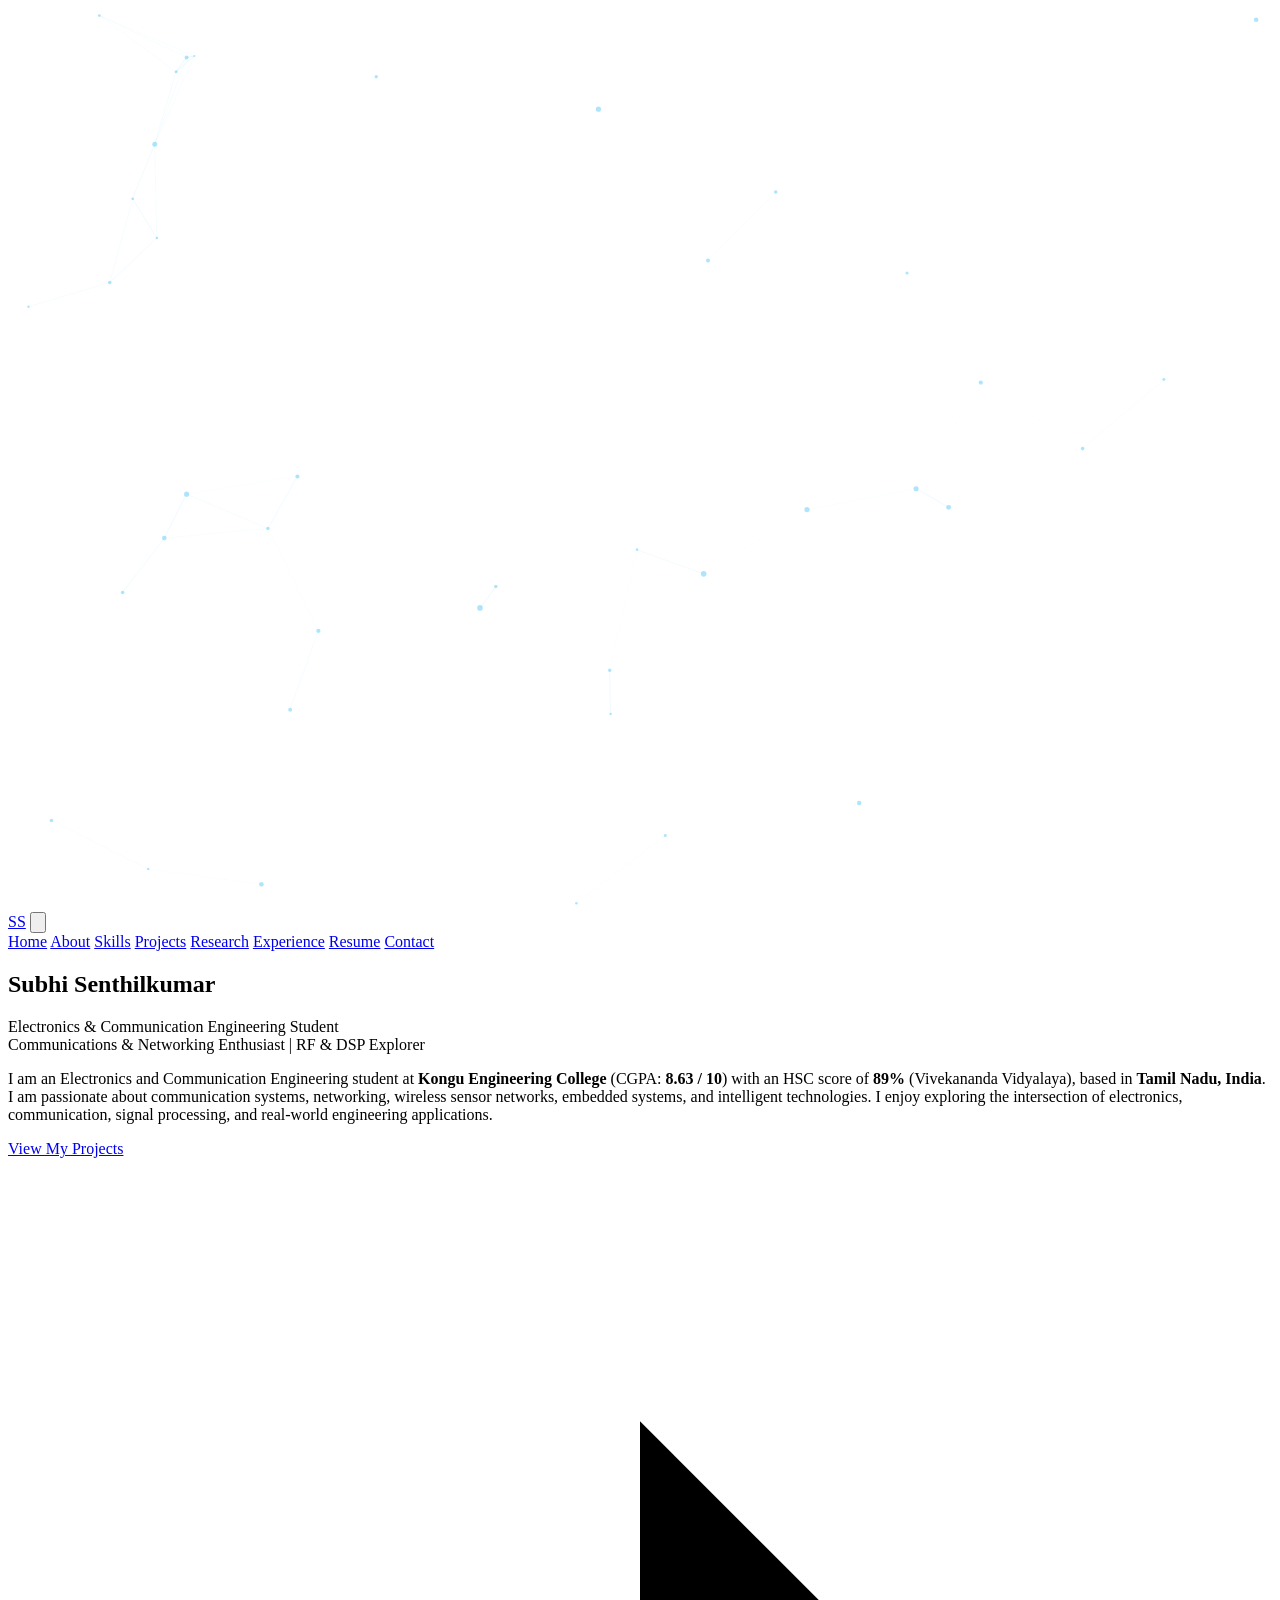
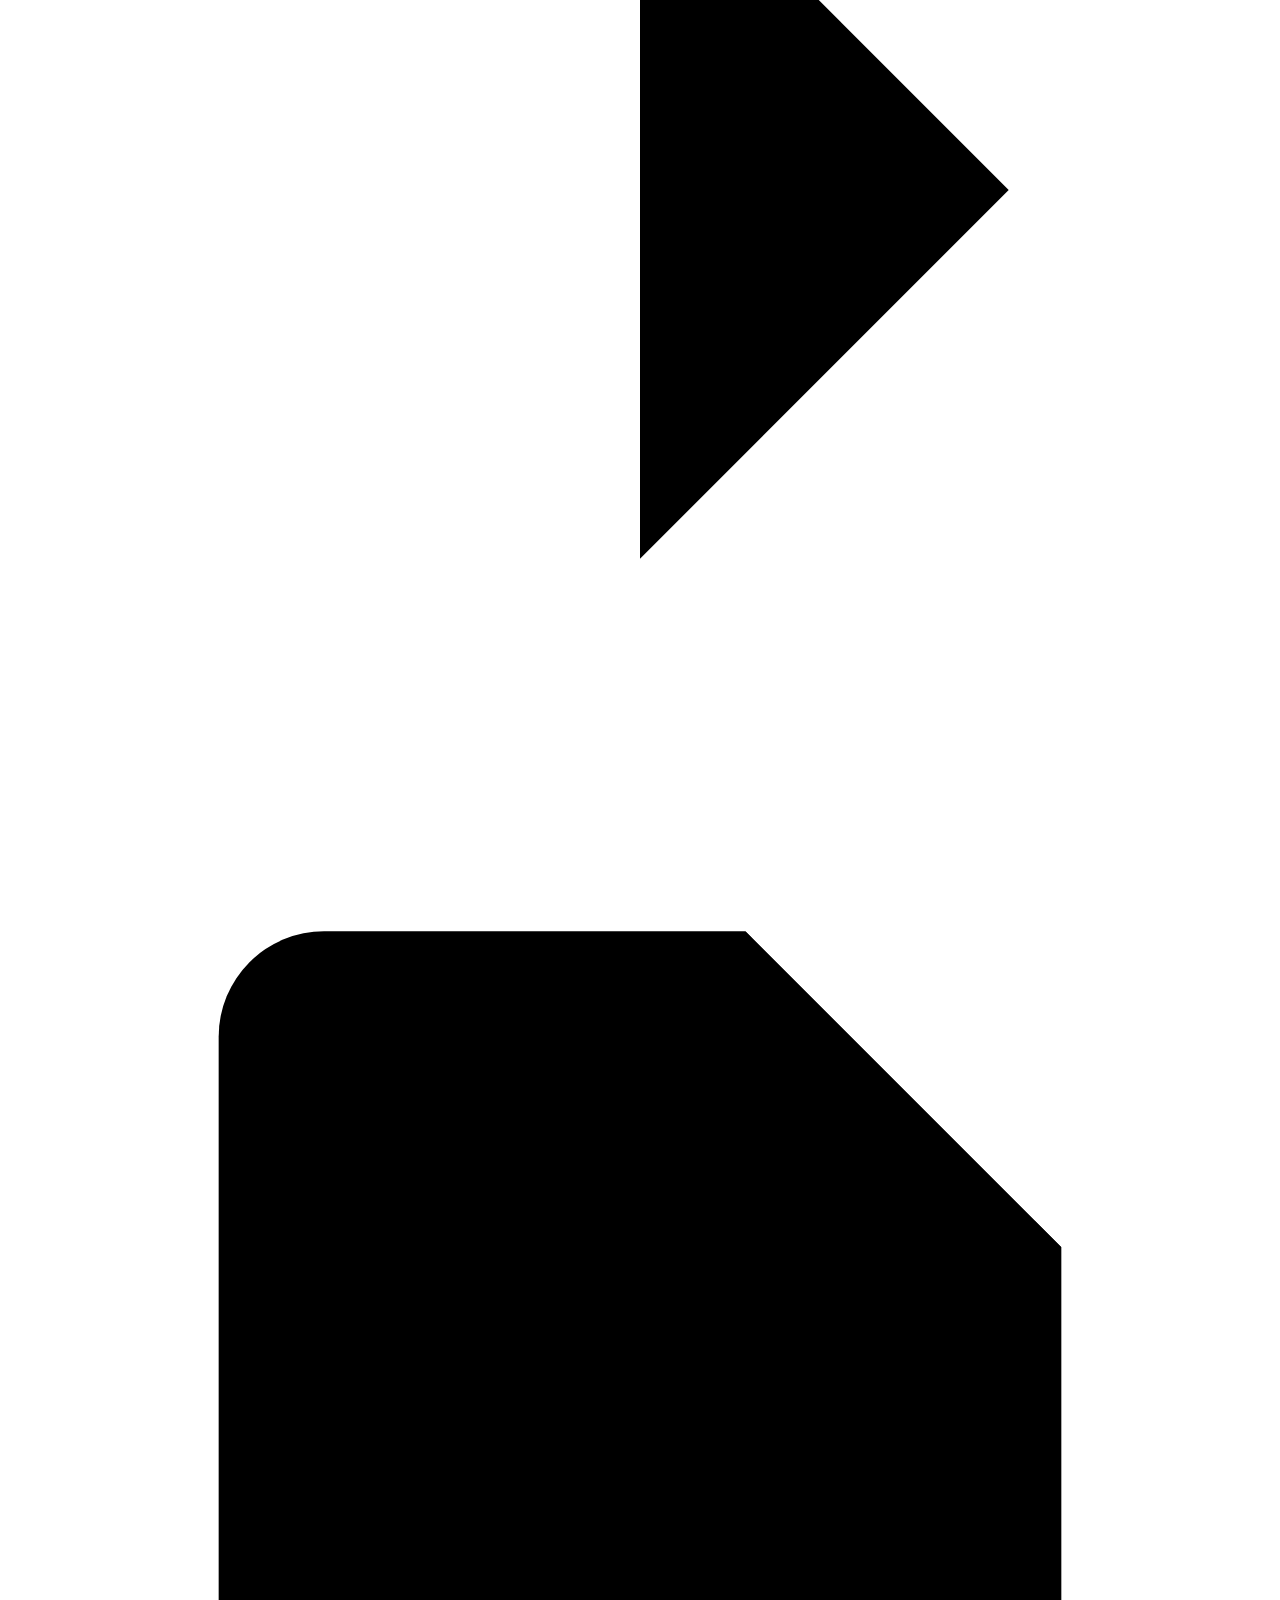
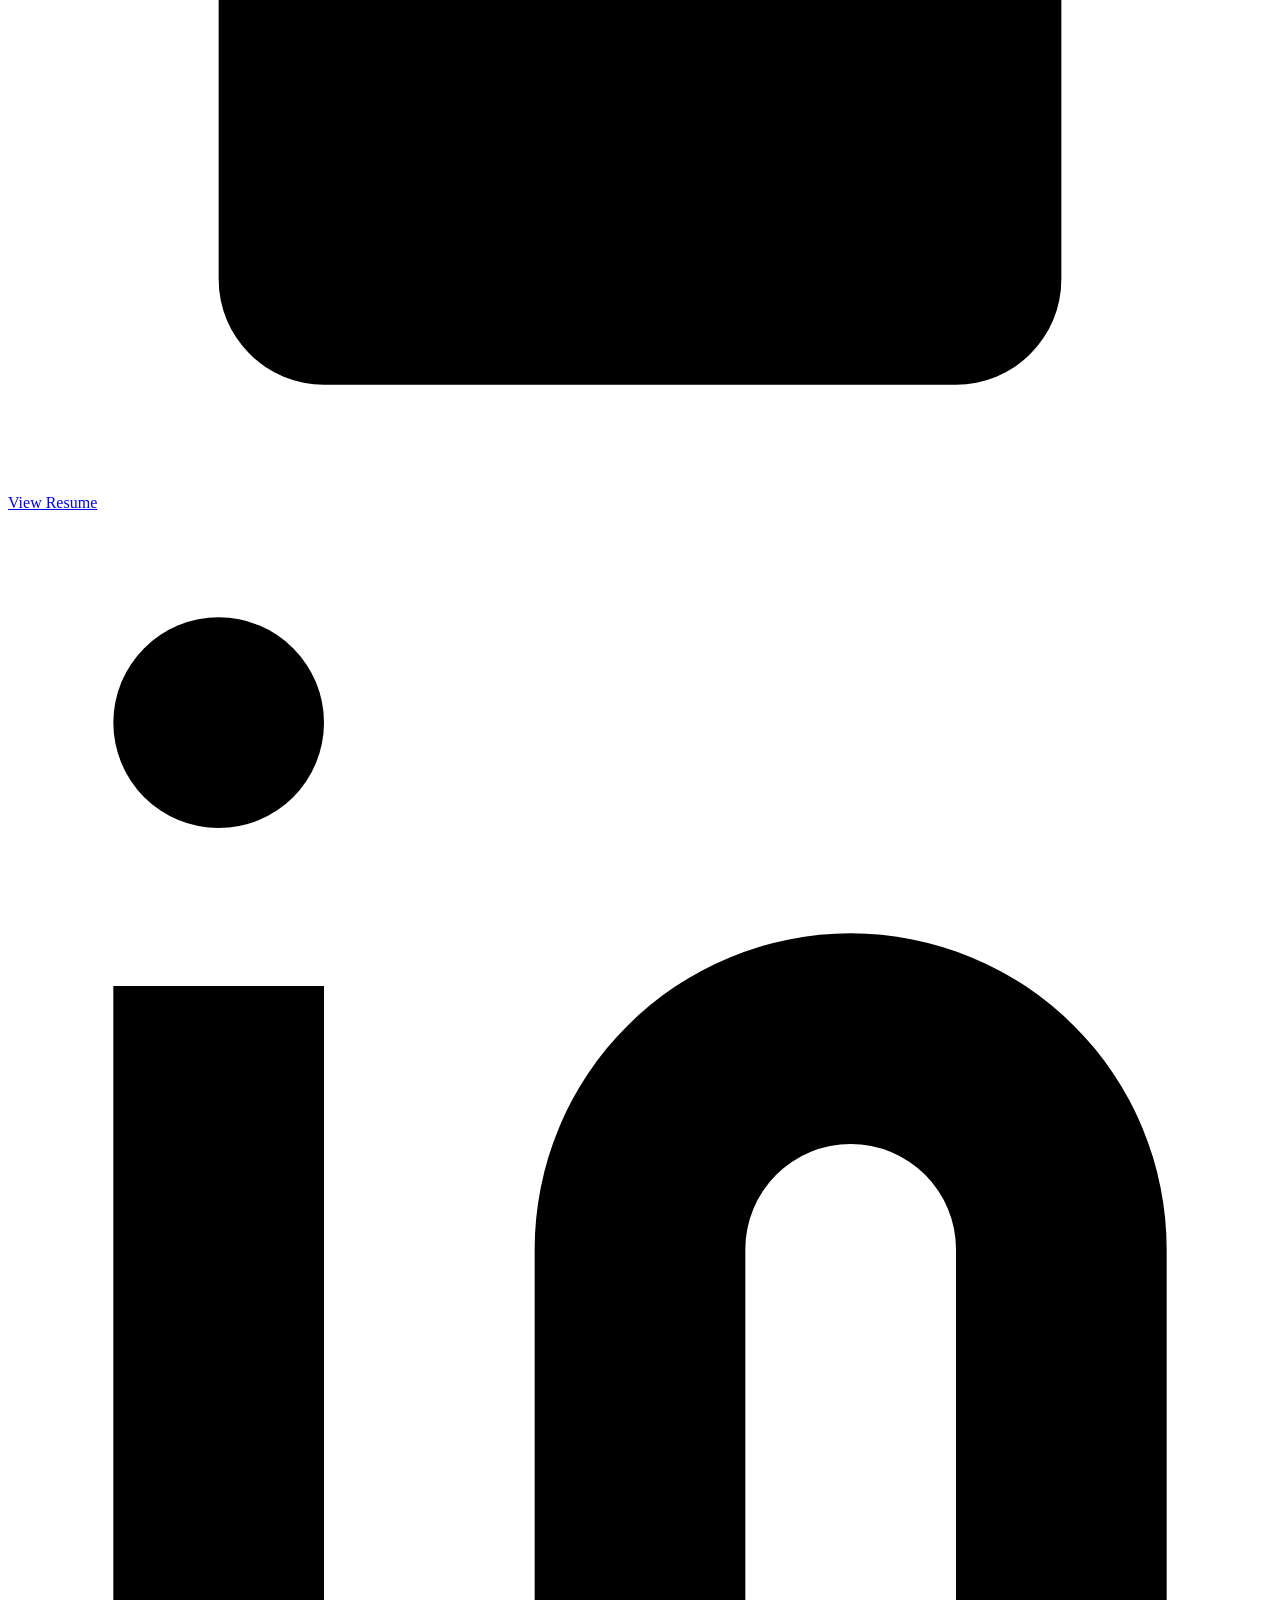
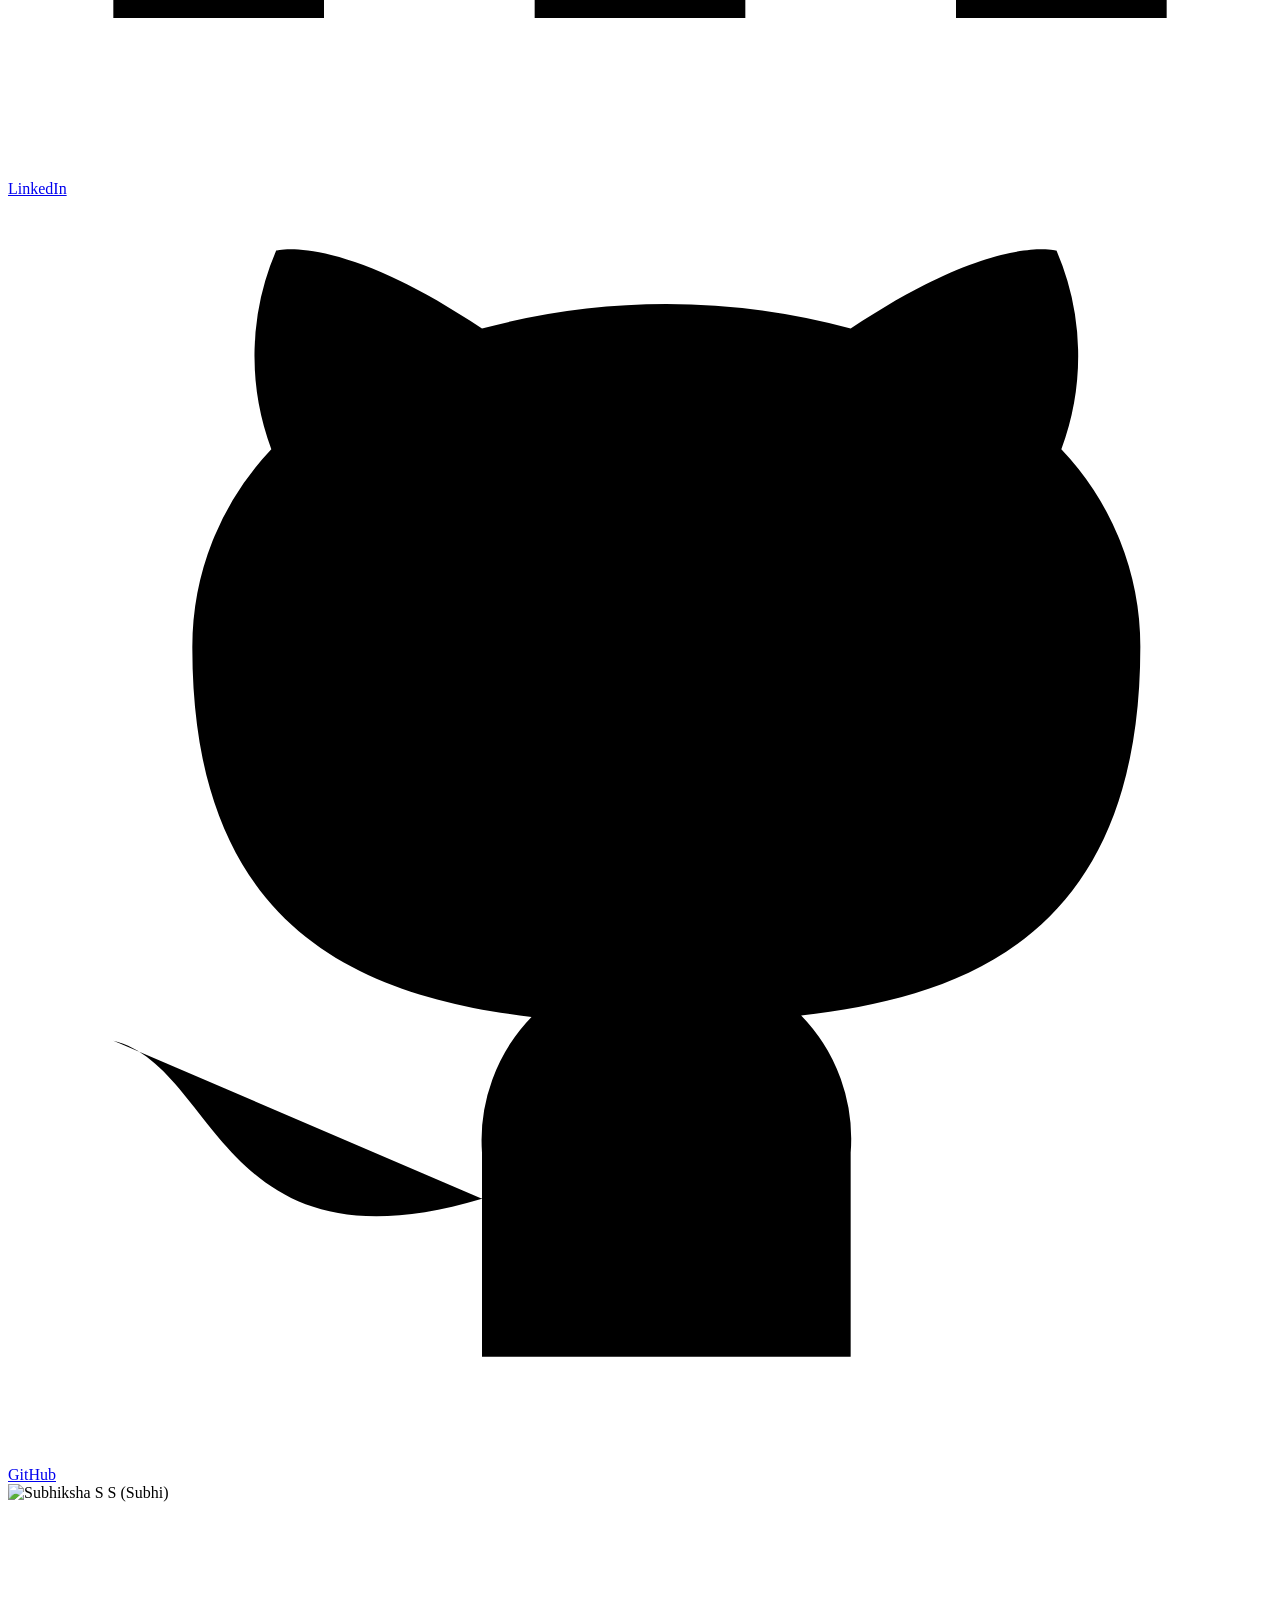
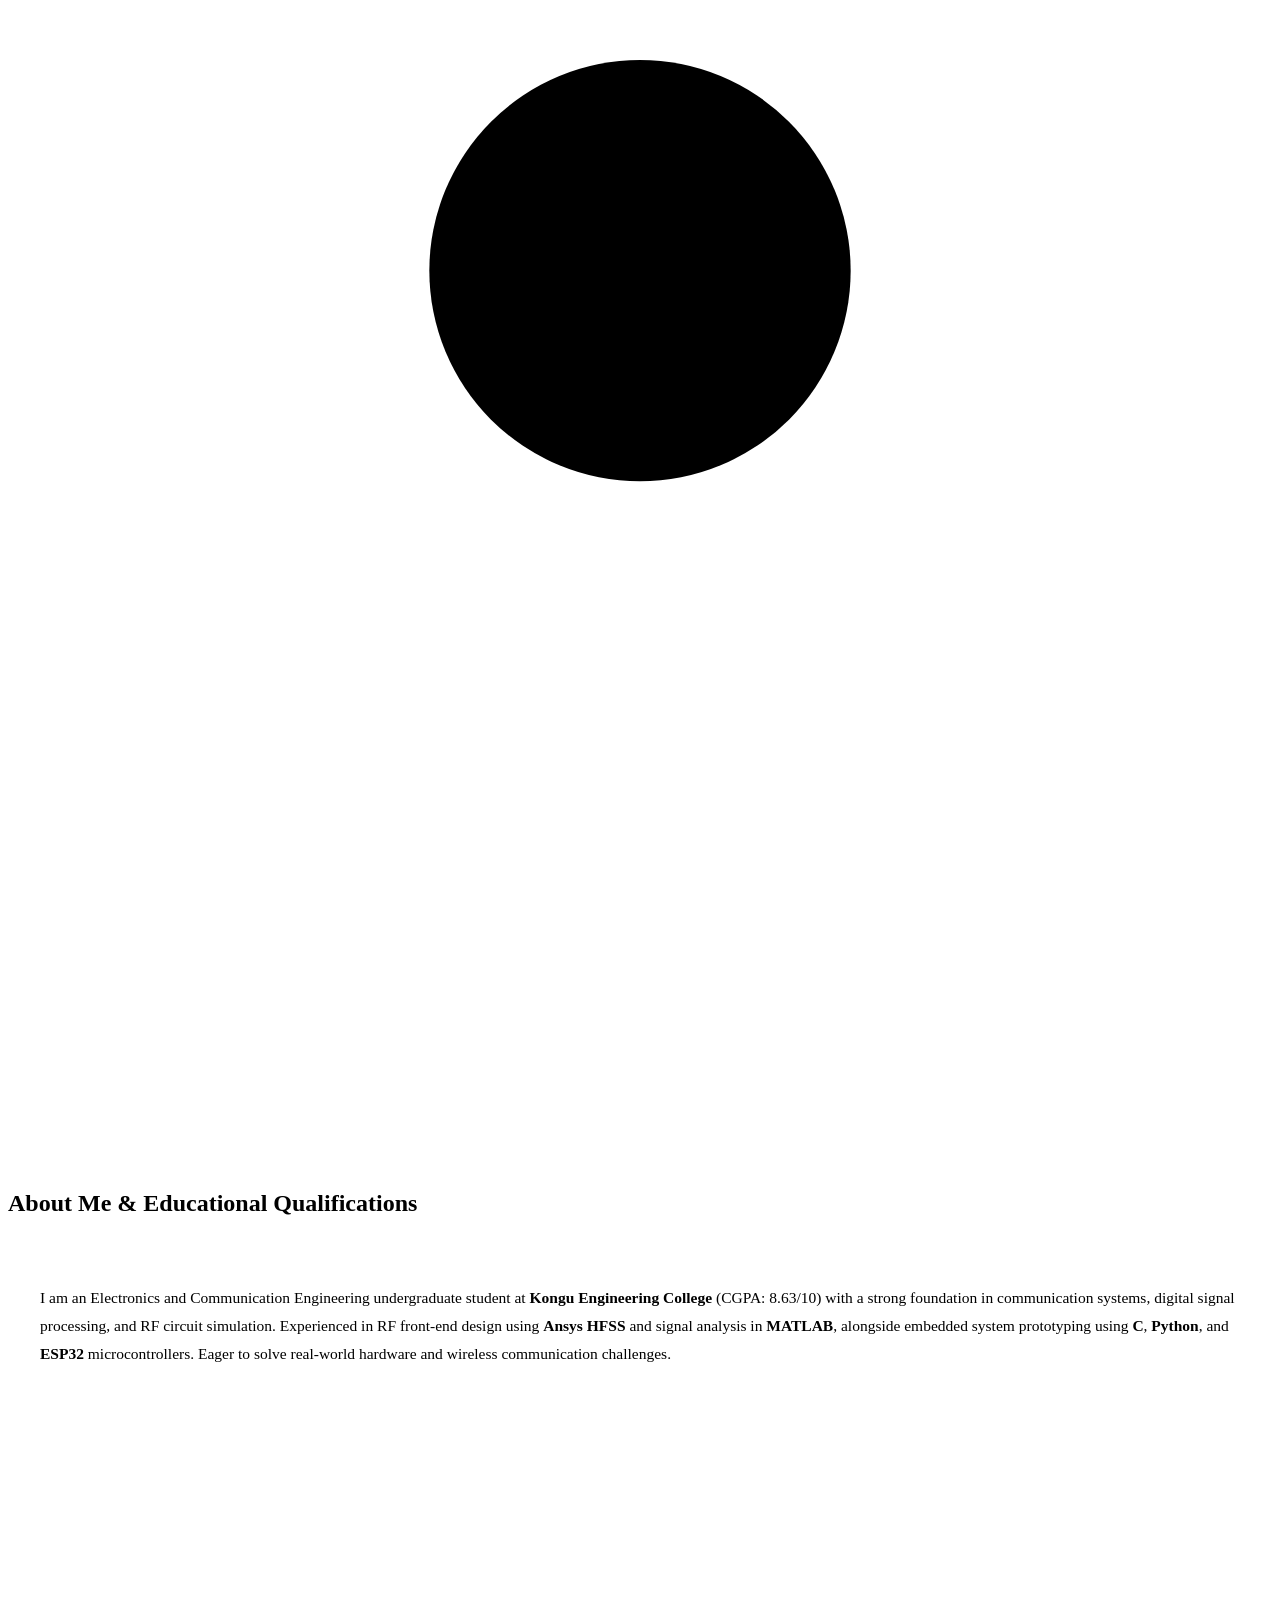
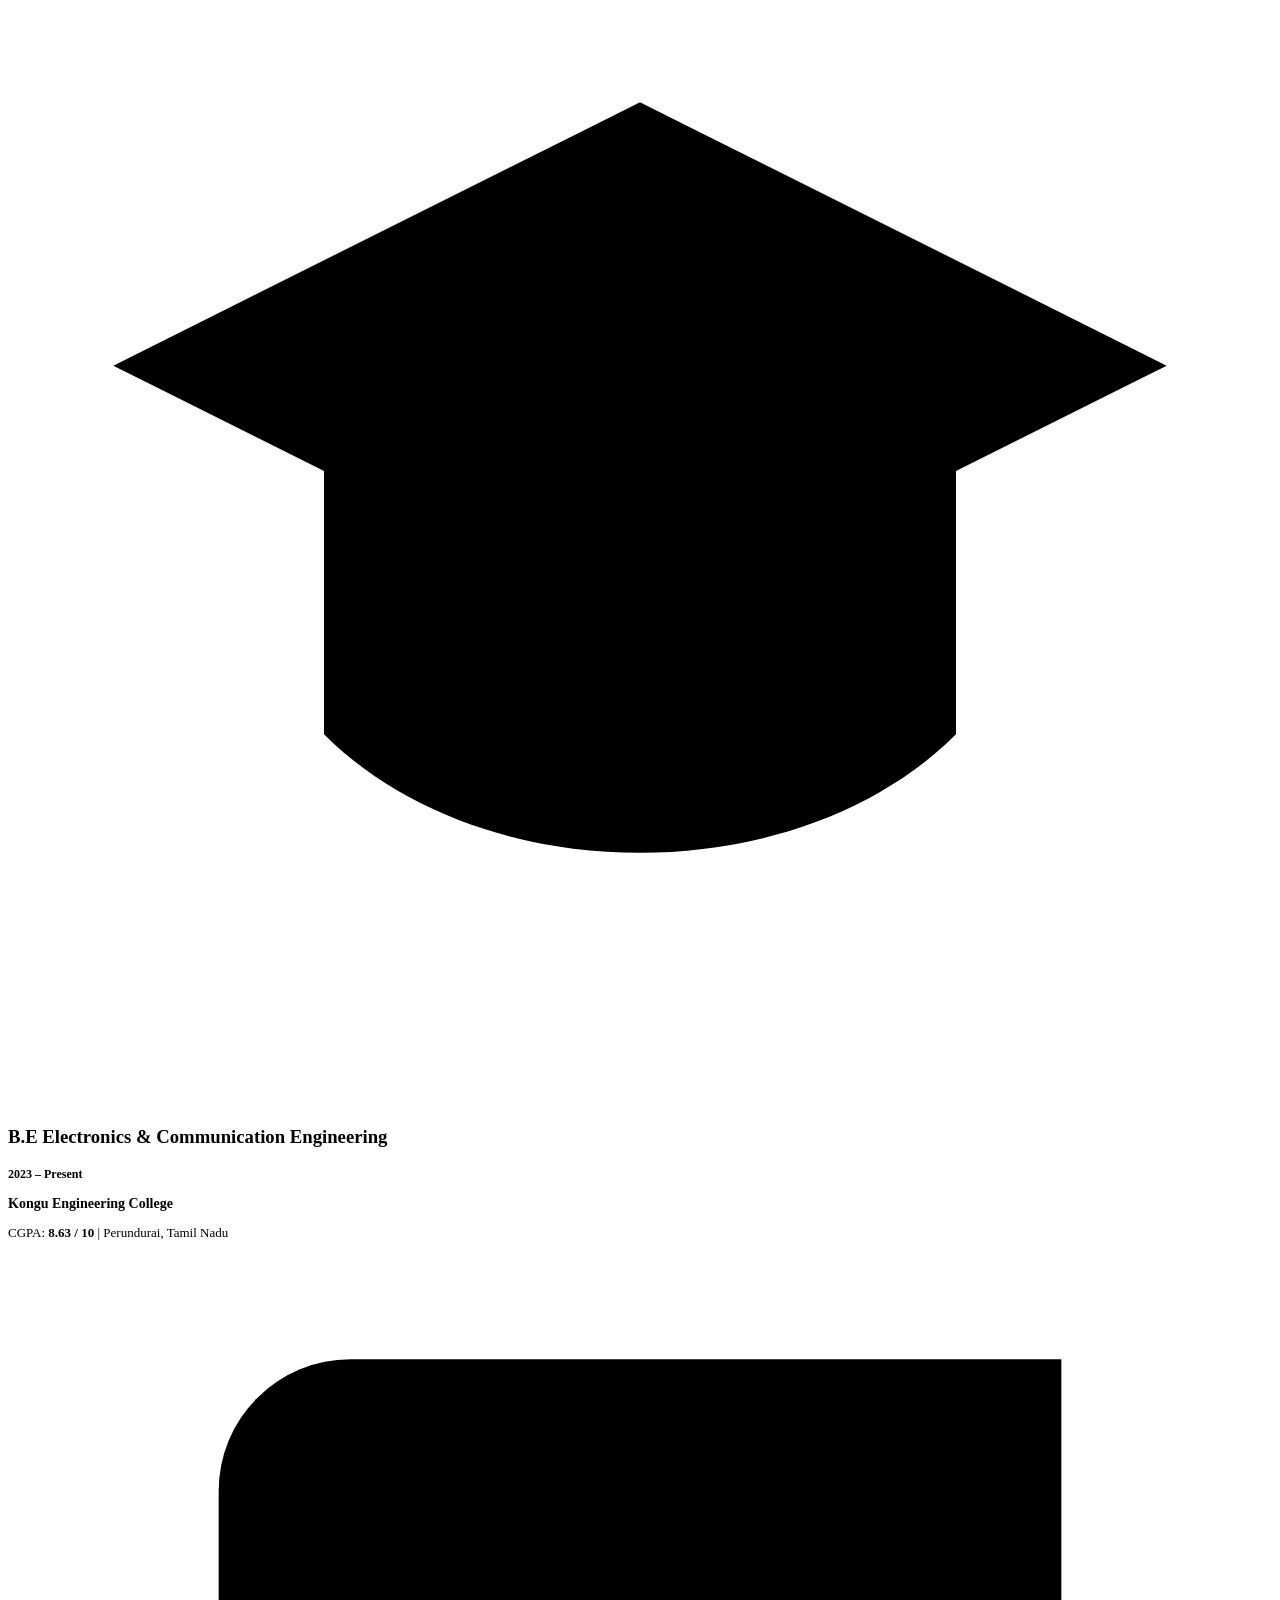
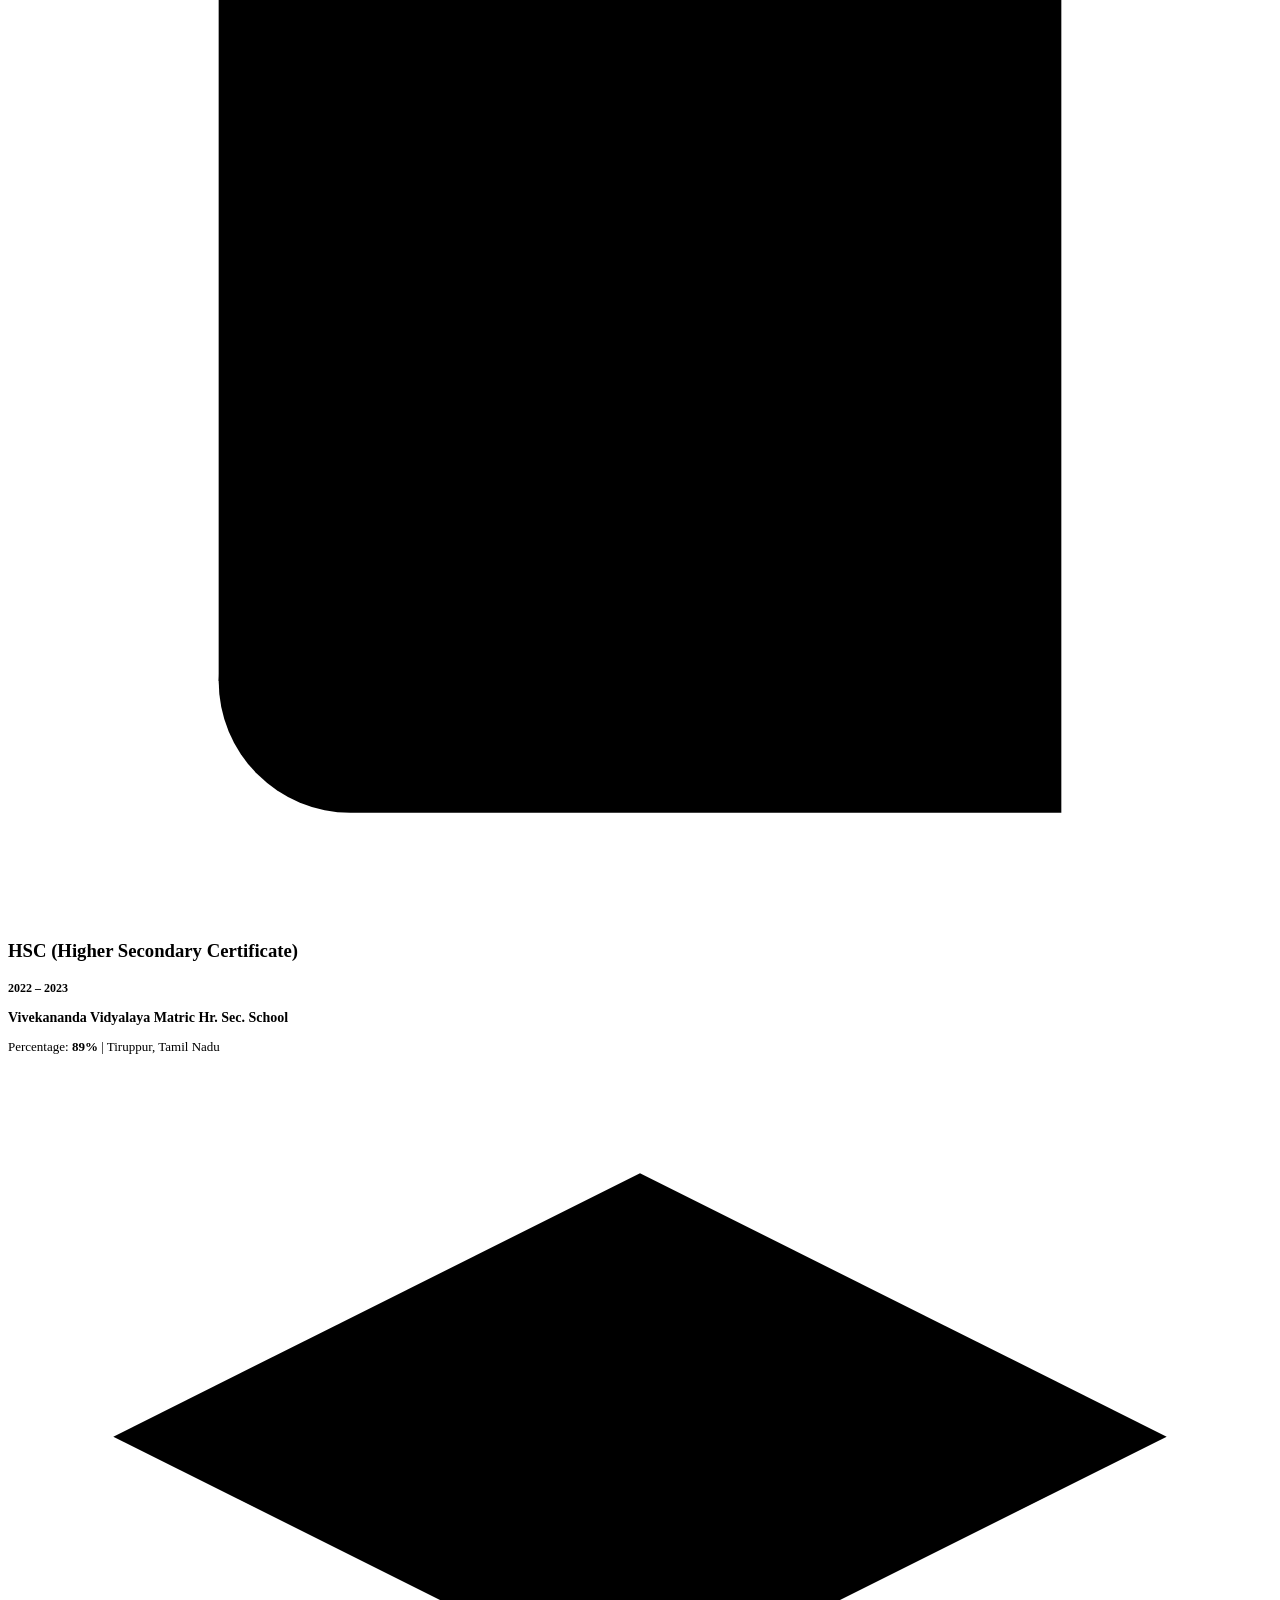
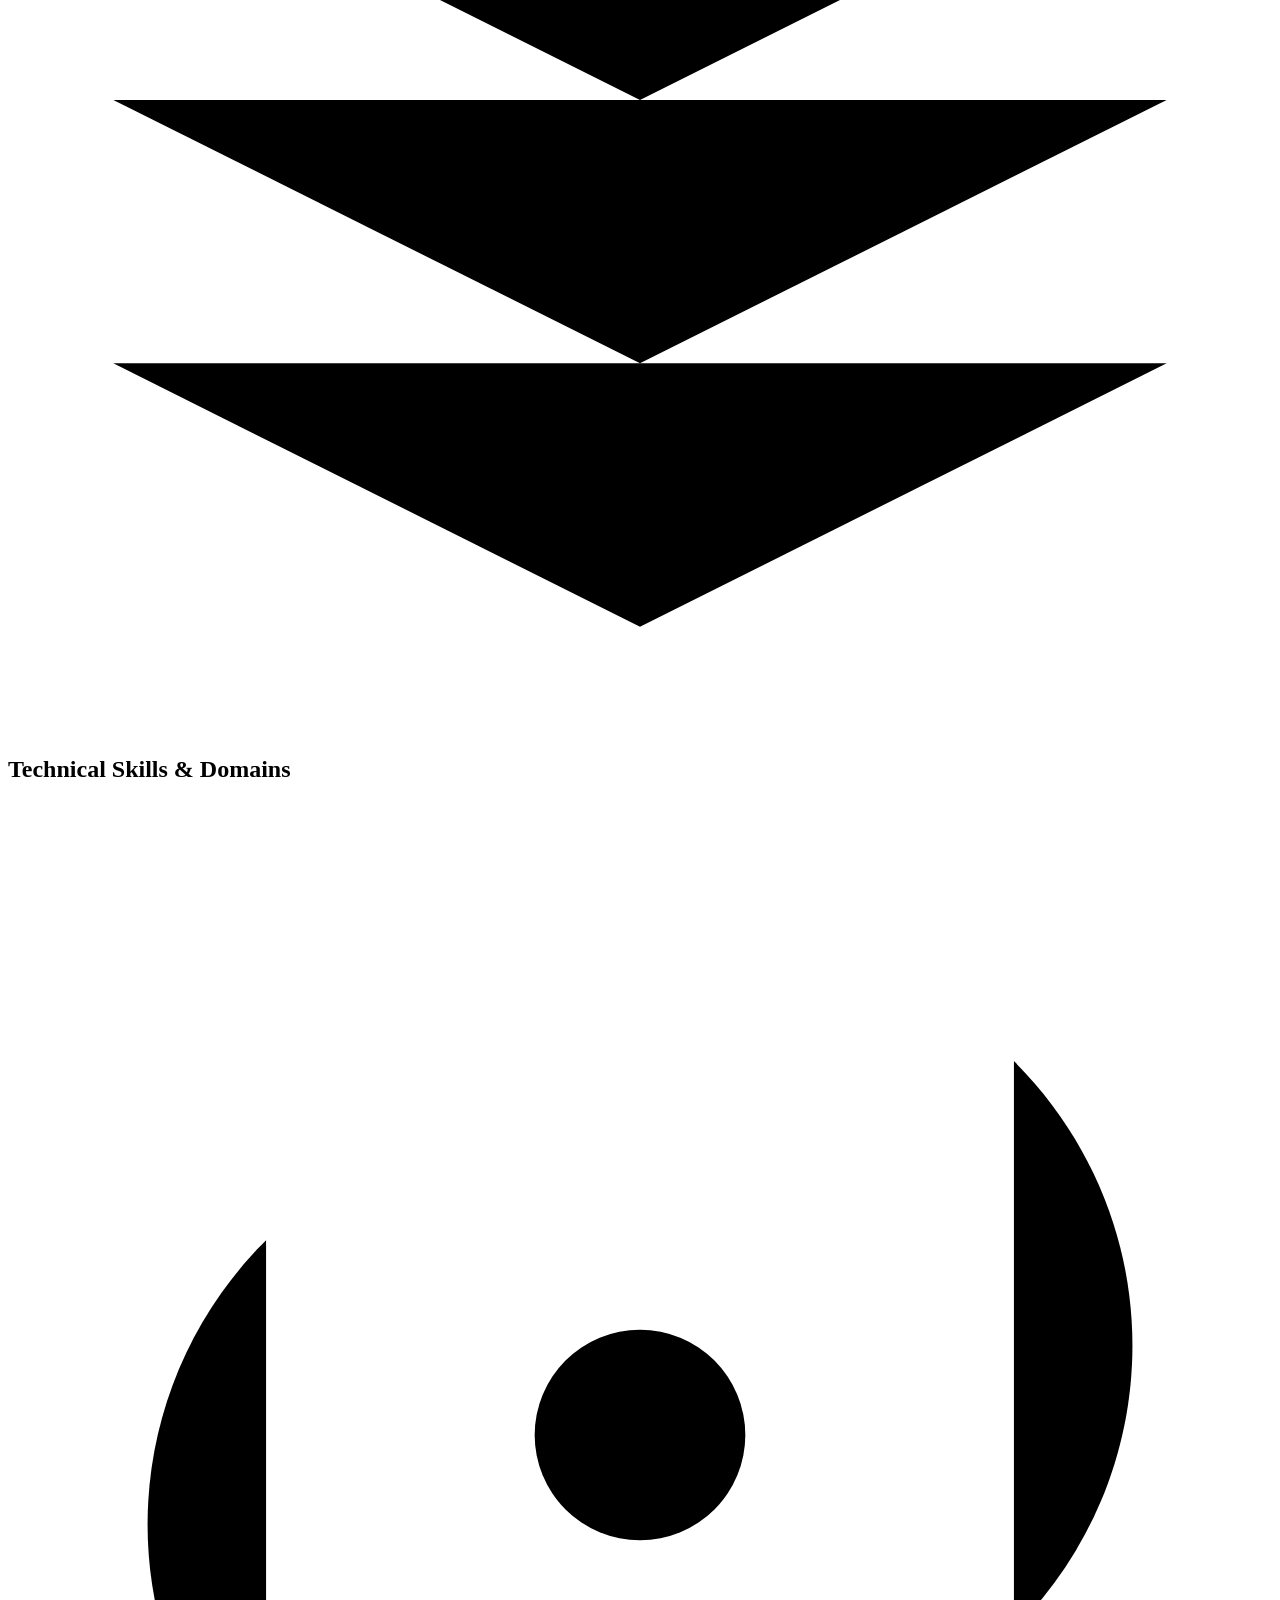
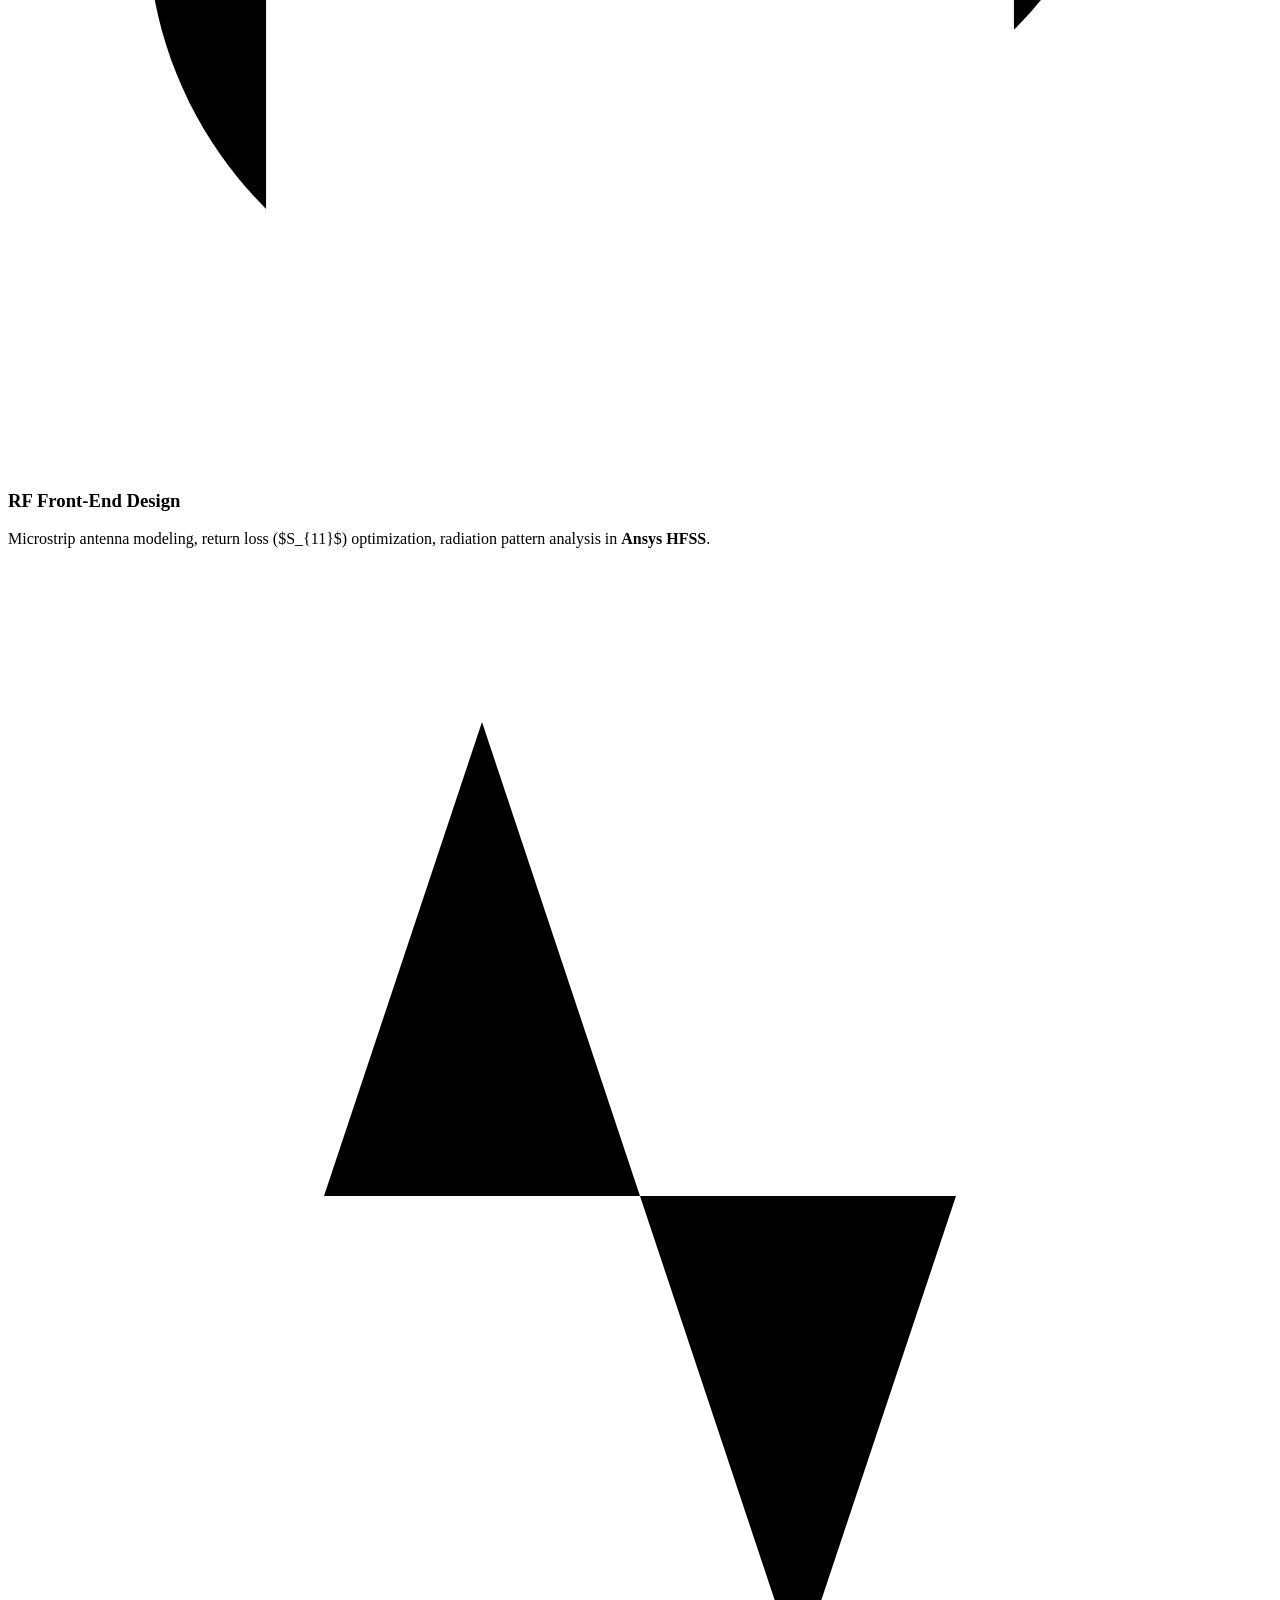
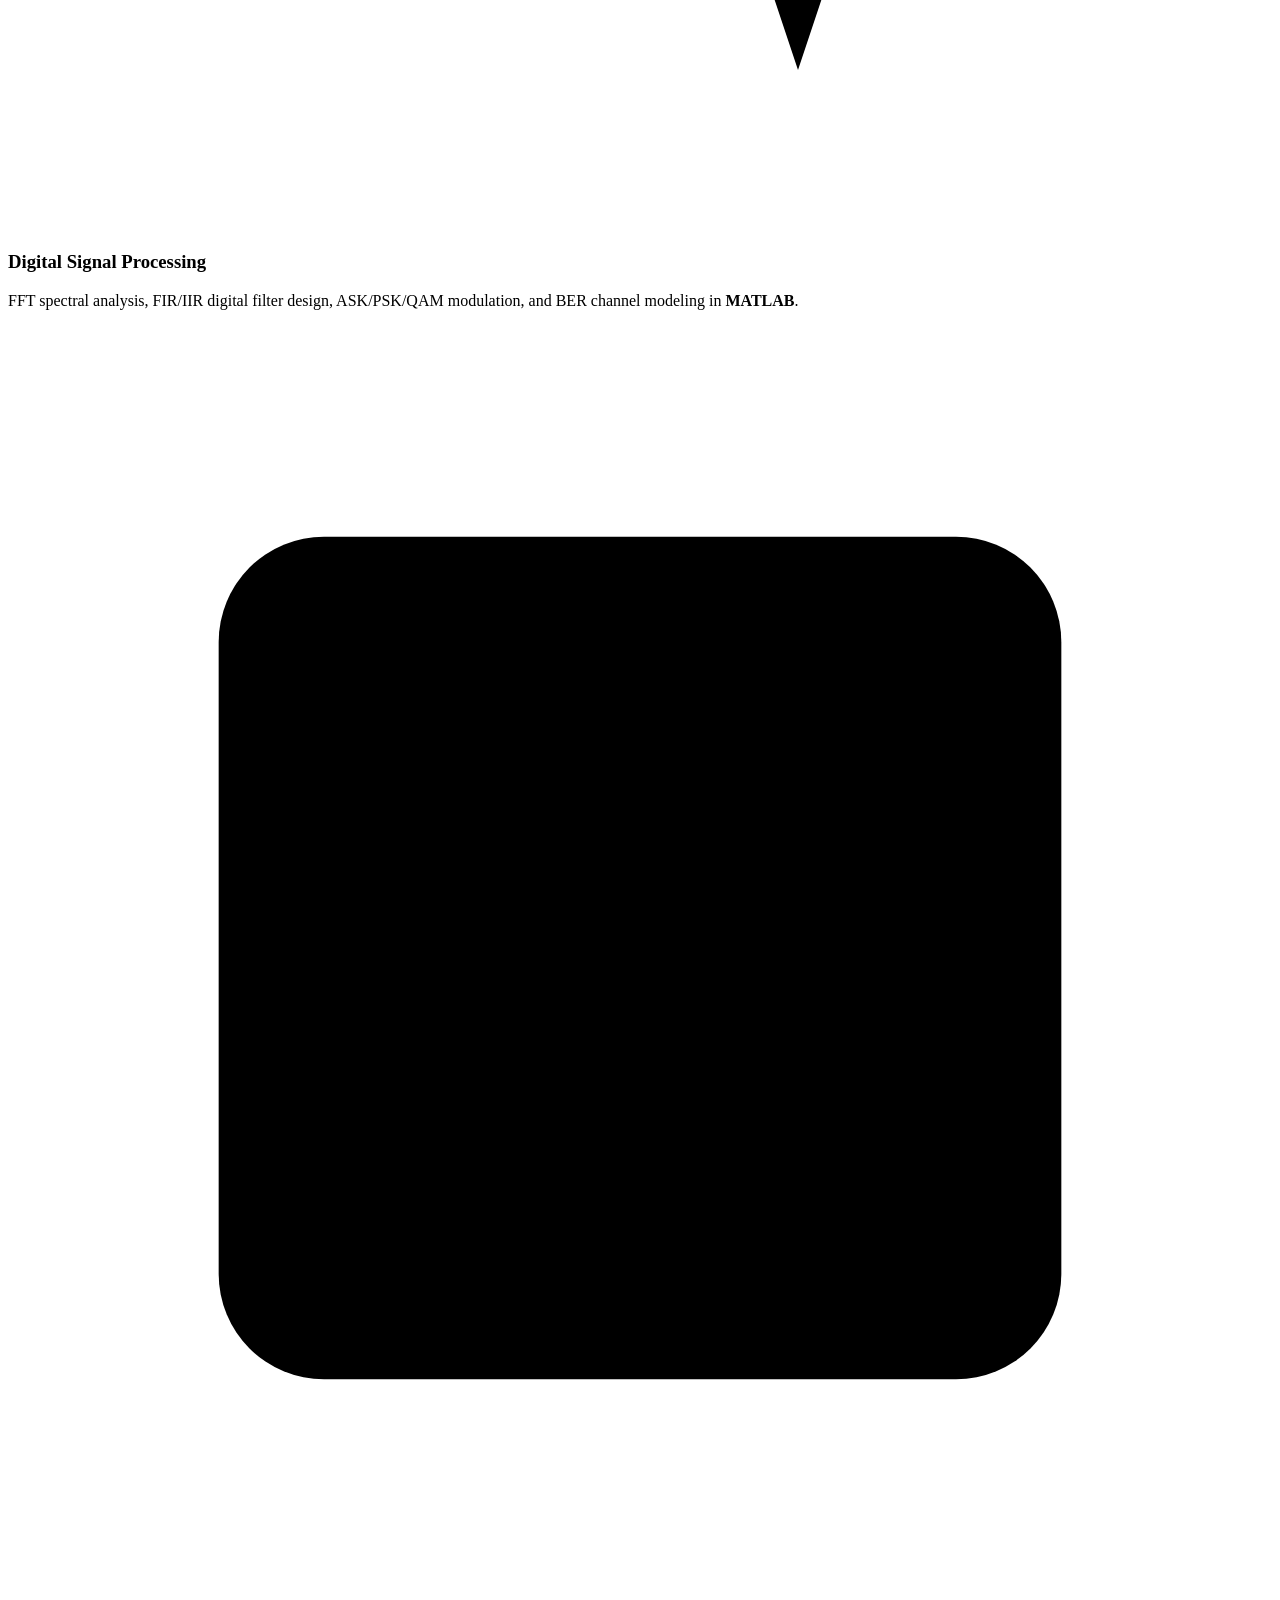
==== index.html @ 376b68eb "Initial commit: Add index.html" ====
<!DOCTYPE html>
<html lang="en">

<head>
  <meta charset="UTF-8" />
  <meta name="viewport" content="width=device-width, initial-scale=1.0" />
  <title>Subhiksha S S (Subhi) | ECE & RF Engineer Portfolio</title>
  <meta name="description"
    content="Portfolio of Subhiksha S S - ECE Student & Engineer specializing in RF Circuit Design, Signal Processing, and Embedded Systems." />
  <link rel="preconnect" href="https://fonts.googleapis.com" />
  <link rel="preconnect" href="https://fonts.gstatic.com" crossorigin />
  <link
    href="https://fonts.googleapis.com/css2?family=Manrope:wght@400;500;600;700;800&family=Outfit:wght@500;600;700;800&family=Space+Grotesk:wght@500;600;700;800&display=swap"
    rel="stylesheet" />
  <link rel="stylesheet" href="style.css" />
</head>

<body>
  <!-- Network Node Canvas Background -->
  <canvas id="network-canvas"></canvas>

  <!-- Ambient Ambient Radial Mesh -->
  <div class="ambient-bg"></div>

  <!-- Top Sticky Navigation Header Bar -->
  <header class="top-nav">
    <div class="nav-container">
      <a href="#home" class="nav-logo">SS</a>

      <!-- Mobile Hamburger Button -->
      <button class="nav-hamburger" id="hamburger-btn" aria-label="Toggle navigation menu">
        <svg class="icon" viewBox="0 0 24 24" id="hamburger-icon">
          <line x1="3" y1="12" x2="21" y2="12"></line>
          <line x1="3" y1="6" x2="21" y2="6"></line>
          <line x1="3" y1="18" x2="21" y2="18"></line>
        </svg>
      </button>

      <!-- Navigation Links -->
      <nav class="nav-links" id="nav-menu">
        <a href="#home" class="active">Home</a>
        <a href="#about">About</a>
        <a href="#skills">Skills</a>
        <a href="#projects">Projects</a>
        <a href="#research">Research</a>
        <a href="#experience">Experience</a>
        <a href="#resume">Resume</a>
        <a href="#contact">Contact</a>
      </nav>
    </div>
  </header>

  <!-- Section 1: HOME (Hero) -->
  <section id="home" class="hero-front">
    <div class="hero-grid-container reveal">
      
      <!-- Left Column: Hero Text Content & Actions -->
      <div class="hero-content">
        <!-- Sky-Blue Reference Title -->
        <h1 class="hero-title-giant">Subhi Senthilkumar</h1>

        <!-- Subtitles -->
        <div class="hero-sub-primary">Electronics & Communication Engineering Student</div>
        <div class="hero-sub-secondary">Communications & Networking Enthusiast | RF & DSP Explorer</div>

        <!-- Bio Paragraph with Integrated Educational Qualifications -->
        <p class="hero-description-para">
          I am an Electronics and Communication Engineering student at <strong>Kongu Engineering College</strong> (CGPA: <strong>8.63 / 10</strong>) with an HSC score of <strong>89%</strong> (Vivekananda Vidyalaya), based in <strong>Tamil Nadu, India</strong>. I am passionate about communication systems, networking, wireless sensor networks, embedded systems, and intelligent technologies. I enjoy exploring the intersection of electronics, communication, signal processing, and real-world engineering applications.
        </p>

        <!-- Hero Actions -->
        <div class="hero-actions">
          <a href="#projects" class="btn btn-primary">
            <span>View My Projects</span>
            <svg class="icon" viewBox="0 0 24 24">
              <line x1="5" y1="12" x2="19" y2="12"></line>
              <polyline points="12 5 19 12 12 19"></polyline>
            </svg>
          </a>

          <a href="resume.html" class="btn btn-secondary">
            <svg class="icon" viewBox="0 0 24 24">
              <path d="M14 2H6a2 2 0 0 0-2 2v16a2 2 0 0 0 2 2h12a2 2 0 0 0 2-2V8z"></path>
              <polyline points="14 2 14 8 20 8"></polyline>
              <line x1="16" y1="13" x2="8" y2="13"></line>
              <line x1="16" y1="17" x2="8" y2="17"></line>
            </svg>
            <span>View Resume</span>
          </a>

          <a href="https://www.linkedin.com/in/subhiksha-senthil-kumar-1a9770356/" target="_blank"
            rel="noopener noreferrer" class="btn btn-secondary">
            <svg class="icon" viewBox="0 0 24 24">
              <path d="M16 8a6 6 0 0 1 6 6v7h-4v-7a2 2 0 0 0-2-2 2 2 0 0 0-2 2v7h-4v-7a6 6 0 0 1 6-6z"></path>
              <rect x="2" y="9" width="4" height="12"></rect>
              <circle cx="4" cy="4" r="2"></circle>
            </svg>
            <span>LinkedIn</span>
          </a>

          <a href="https://github.com/Subhiksha-08" target="_blank" rel="noopener noreferrer" class="btn btn-secondary">
            <svg class="icon" viewBox="0 0 24 24">
              <path
                d="M9 19c-5 1.5-5-2.5-7-3m14 6v-3.87a3.37 3.37 0 0 0-.94-2.61c3.14-.35 6.44-1.54 6.44-7A5.44 5.44 0 0 0 20 4.77 5.07 5.07 0 0 0 19.91 1S18.73.65 16 2.48a13.38 13.38 0 0 0-7 0C6.27.65 5.09 1 5.09 1A5.07 5.07 0 0 0 5 4.77a5.44 5.44 0 0 0-1.5 3.78c0 5.42 3.3 6.61 6.44 7A3.37 3.37 0 0 0 9 18.13V22">
              </path>
            </svg>
            <span>GitHub</span>
          </a>
        </div>
      </div>

      <!-- Right Column: Standing Rectangular Portrait Photo Card -->
      <div class="hero-portrait-card">
        <img src="profile.jpg" alt="Subhiksha S S (Subhi)" class="hero-portrait-img" />
      </div>

    </div>
  </section>

  <!-- Section 2: ABOUT & EDUCATION -->
  <section id="about" class="section-wrapper reveal">
    <div class="section-header">
      <svg class="icon icon-large section-icon" viewBox="0 0 24 24">
        <path d="M20 21v-2a4 4 0 0 4-4H8a4 4 0 0 0-4 4v2"></path>
        <circle cx="12" cy="7" r="4"></circle>
      </svg>
      <h2>About Me & Educational Qualifications</h2>
    </div>

    <div class="card" style="padding: 32px; margin-bottom: 24px;">
      <p style="font-size: 15.5px; color: var(--text-secondary); line-height: 1.8;">
        I am an Electronics and Communication Engineering undergraduate student at <strong>Kongu Engineering
          College</strong> (CGPA: 8.63/10) with a strong foundation in communication systems, digital signal processing,
        and RF circuit simulation. Experienced in RF front-end design using <strong>Ansys HFSS</strong> and signal
        analysis in <strong>MATLAB</strong>, alongside embedded system prototyping using <strong>C</strong>,
        <strong>Python</strong>, and <strong>ESP32</strong> microcontrollers. Eager to solve real-world hardware and
        wireless communication challenges.
      </p>
    </div>

    <!-- Educational Qualifications Grid -->
    <div class="cards-grid">
      <div class="card">
        <div class="card-header">
          <div class="card-icon-box">
            <svg class="icon" viewBox="0 0 24 24">
              <path d="M22 10v6M2 10l10-5 10 5-10 5z"></path>
              <path d="M6 12v5c3 3 9 3 12 0v-5"></path>
            </svg>
          </div>
          <div>
            <h3>B.E Electronics & Communication Engineering</h3>
            <div style="font-size: 12px; color: var(--accent-cyan); font-weight: 700;">2023 – Present</div>
          </div>
        </div>
        <p style="font-size: 14px; color: var(--text-primary); font-weight: 600; margin-bottom: 4px;">Kongu Engineering
          College</p>
        <p style="font-size: 13px; color: var(--text-secondary);">CGPA: <strong style="color: var(--accent-cyan);">8.63
            / 10</strong> | Perundurai, Tamil Nadu</p>
      </div>

      <div class="card">
        <div class="card-header">
          <div class="card-icon-box">
            <svg class="icon" viewBox="0 0 24 24">
              <path d="M4 19.5A2.5 2.5 0 0 1 6.5 17H20"></path>
              <path d="M6.5 2H20v20H6.5A2.5 2.5 0 0 1 4 19.5v-15A2.5 2.5 0 0 1 6.5 2z"></path>
            </svg>
          </div>
          <div>
            <h3>HSC (Higher Secondary Certificate)</h3>
            <div style="font-size: 12px; color: var(--accent-cyan); font-weight: 700;">2022 – 2023</div>
          </div>
        </div>
        <p style="font-size: 14px; color: var(--text-primary); font-weight: 600; margin-bottom: 4px;">Vivekananda
          Vidyalaya Matric Hr. Sec. School</p>
        <p style="font-size: 13px; color: var(--text-secondary);">Percentage: <strong
            style="color: var(--accent-cyan);">89%</strong> | Tiruppur, Tamil Nadu</p>
      </div>
    </div>
  </section>

  <!-- Section 3: SKILLS -->
  <section id="skills" class="section-wrapper reveal">
    <div class="section-header">
      <svg class="icon icon-large section-icon" viewBox="0 0 24 24">
        <polygon points="12 2 2 7 12 12 22 7 12 2"></polygon>
        <polyline points="2 17 12 22 22 17"></polyline>
        <polyline points="2 12 12 17 22 12"></polyline>
      </svg>
      <h2>Technical Skills & Domains</h2>
    </div>

    <div class="skills-grid">
      <div class="skill-card">
        <div class="skill-card-top">
          <div class="skill-card-icon">
            <svg class="icon" viewBox="0 0 24 24">
              <path d="M4.9 19.1C1.9 16.1 1.9 11.3 4.9 8.3"></path>
              <circle cx="12" cy="12" r="2"></circle>
              <path d="M19.1 4.9c3 3 3 7.8 0 10.8"></path>
            </svg>
          </div>
          <h3>RF Front-End Design</h3>
        </div>
        <p>Microstrip antenna modeling, return loss ($S_{11}$) optimization, radiation pattern analysis in <strong>Ansys
            HFSS</strong>.</p>
      </div>

      <div class="skill-card">
        <div class="skill-card-top">
          <div class="skill-card-icon">
            <svg class="icon" viewBox="0 0 24 24">
              <path d="M22 12h-4l-3 9L9 3l-3 9H2"></path>
            </svg>
          </div>
          <h3>Digital Signal Processing</h3>
        </div>
        <p>FFT spectral analysis, FIR/IIR digital filter design, ASK/PSK/QAM modulation, and BER channel modeling in
          <strong>MATLAB</strong>.
        </p>
      </div>

      <div class="skill-card">
        <div class="skill-card-top">
          <div class="skill-card-icon">
            <svg class="icon" viewBox="0 0 24 24">
              <rect x="4" y="4" width="16" height="16" rx="2" ry="2"></rect>
              <rect x="9" y="9" width="6" height="6"></rect>
            </svg>
          </div>
          <h3>Embedded Systems & IoT</h3>
        </div>
        <p>ESP32 hardware prototyping, multi-sensor interfacing, environmental telemetry, and real-time firmware in
          <strong>Embedded C</strong>.
        </p>
      </div>

      <div class="skill-card">
        <div class="skill-card-top">
          <div class="skill-card-icon">
            <svg class="icon" viewBox="0 0 24 24">
              <rect x="2" y="2" width="20" height="20" rx="5" ry="5"></rect>
              <circle cx="12" cy="12" r="3"></circle>
            </svg>
          </div>
          <h3>PCB Layout & Fabrication</h3>
        </div>
        <p>Schematic capture, double-layer PCB layout routing, Gerber file generation, DRC validation in <strong>EAGLE /
            Proteus</strong>.</p>
      </div>

      <div class="skill-card">
        <div class="skill-card-top">
          <div class="skill-card-icon">
            <svg class="icon" viewBox="0 0 24 24">
              <polyline points="16 18 22 12 16 6"></polyline>
              <polyline points="8 6 2 12 8 18"></polyline>
            </svg>
          </div>
          <h3>Programming Languages</h3>
        </div>
        <p>Proficient in <strong>C</strong>, <strong>Embedded C</strong>, and <strong>Python</strong> for algorithm
          development and hardware control.</p>
      </div>

      <div class="skill-card">
        <div class="skill-card-top">
          <div class="skill-card-icon">
            <svg class="icon" viewBox="0 0 24 24">
              <circle cx="12" cy="12" r="10"></circle>
              <line x1="2" y1="12" x2="22" y2="12"></line>
            </svg>
          </div>
          <h3>Linguistic Abilities</h3>
        </div>
        <p>Multilingual communication skills: <strong>English</strong>, <strong>Tamil</strong>, <strong>Hindi (BA
            Degree)</strong>, and <strong>German</strong>.</p>
      </div>
    </div>
  </section>

  <!-- Section 4: PROJECTS -->
  <section id="projects" class="section-wrapper reveal">
    <div class="section-header">
      <svg class="icon icon-large section-icon" viewBox="0 0 24 24">
        <path d="M22 19a2 2 0 0 1-2 2H4a2 2 0 0 1-2-2V5a2 2 0 0 1 2-2h5l2 3h9a2 2 0 0 1 2 2z"></path>
      </svg>
      <h2>Featured Engineering Projects</h2>
    </div>

    <div class="timeline">
      <div class="timeline-item">
        <div class="timeline-dot"></div>
        <div class="timeline-content">
          <div class="timeline-meta">
            <div class="timeline-title">Digital Modulation & Demodulation System | MATLAB</div>
            <div class="date-pill">Mar 2026 – Apr 2026</div>
          </div>
          <div class="timeline-desc">
            Simulated digital communication pipelines using ASK, PSK, and QAM modulation techniques in MATLAB. Built
            AWGN channel modeling and performed Bit Error Rate (BER) analysis under noise to verify signal
            reconstruction.
          </div>
          <div class="tech-tags">
            <span class="tech-tag">MATLAB</span>
            <span class="tech-tag">Digital Modulation</span>
            <span class="tech-tag">AWGN Modeling</span>
            <span class="tech-tag">BER Analysis</span>
          </div>
        </div>
      </div>

      <div class="timeline-item">
        <div class="timeline-dot"></div>
        <div class="timeline-content">
          <div class="timeline-meta">
            <div class="timeline-title">Microstrip Patch Antenna Design & Analysis | Ansys HFSS</div>
            <div class="date-pill">Dec 2025 – Jan 2026</div>
          </div>
          <div class="timeline-desc">
            Designed and simulated a compact microstrip antenna using 3D electromagnetic field modeling in Ansys HFSS.
            Analyzed return loss ($S_{11} < -10\text{ dB}$), radiation bandwidth, 3D gain pattern, and impedance
              matching. </div>
              <div class="tech-tags">
                <span class="tech-tag">Ansys HFSS</span>
                <span class="tech-tag">3D RF Simulation</span>
                <span class="tech-tag">S11 Analysis</span>
                <span class="tech-tag">Antenna Gain</span>
              </div>
          </div>
        </div>

        <div class="timeline-item">
          <div class="timeline-dot"></div>
          <div class="timeline-content">
            <div class="timeline-meta">
              <div class="timeline-title">Astronomical Signal Processing & Filtering | MATLAB</div>
              <div class="date-pill">Sep 2024 – Oct 2024</div>
            </div>
            <div class="timeline-desc">
              Processed sonified astronomical radio frequency signals in MATLAB. Implemented digital FIR/IIR filters for
              background noise reduction and performed Fast Fourier Transform (FFT) spectrogram frequency analysis.
            </div>
            <div class="tech-tags">
              <span class="tech-tag">MATLAB</span>
              <span class="tech-tag">FFT Spectrogram</span>
              <span class="tech-tag">FIR/IIR Filtering</span>
              <span class="tech-tag">Signal Recovery</span>
            </div>
          </div>
        </div>
      </div>
  </section>

  <!-- Section 5: RESEARCH -->
  <section id="research" class="section-wrapper reveal">
    <div class="section-header">
      <svg class="icon icon-large section-icon" viewBox="0 0 24 24">
        <circle cx="12" cy="12" r="10"></circle>
        <line x1="12" y1="8" x2="12" y2="12"></line>
        <line x1="12" y1="16" x2="12.01" y2="16"></line>
      </svg>
      <h2>Research & Training Initiatives</h2>
    </div>

    <div class="cards-grid">
      <div class="card">
        <div class="card-header">
          <div class="card-icon-box">
            <svg class="icon" viewBox="0 0 24 24">
              <circle cx="12" cy="12" r="5"></circle>
              <line x1="12" y1="1" x2="12" y2="3"></line>
              <line x1="12" y1="21" x2="12" y2="23"></line>
              <line x1="4.22" y1="4.22" x2="5.64" y2="5.64"></line>
              <line x1="18.36" y1="18.36" x2="19.78" y2="19.78"></line>
            </svg>
          </div>
          <h3>Solar Radio & Astrophysics Training</h3>
        </div>
        <p>Participated in specialized astrophysics and solar radio frequency telemetry training at the renowned
          <strong>Kodaikanal Solar Observatory</strong>, focusing on radio astronomy receivers and signal noise
          suppression.
        </p>
      </div>

      <div class="card">
        <div class="card-header">
          <div class="card-icon-box">
            <svg class="icon" viewBox="0 0 24 24">
              <path d="M12 2v20M17 5H9.5a3.5 3.5 0 0 0 0 7h5a3.5 3.5 0 0 1 0 7H6"></path>
            </svg>
          </div>
          <h3>Cryogenic Sensor Workshop</h3>
        </div>
        <p>Completed hands-on cryogenic temperature sensor training at <strong>Sri Ramakrishna Engineering
            College</strong>, analyzing sensor accuracy and calibration under extreme temperature gradients.</p>
      </div>
    </div>
  </section>

  <!-- Section 6: EXPERIENCE -->
  <section id="experience" class="section-wrapper reveal">
    <div class="section-header">
      <svg class="icon icon-large section-icon" viewBox="0 0 24 24">
        <rect x="2" y="7" width="20" height="14" rx="2" ry="2"></rect>
        <path d="M16 21V5a2 2 0 0 0-2-2h-4a2 2 0 0 0-2 2v16"></path>
      </svg>
      <h2>Practical Internship Experience</h2>
    </div>

    <div class="timeline">
      <div class="timeline-item">
        <div class="timeline-dot"></div>
        <div class="timeline-content">
          <div class="timeline-meta">
            <div class="timeline-title">Embedded Systems Intern — National Institute of Technology (NIT), Trichy</div>
            <div class="date-pill">Jun 2025 – Jul 2025</div>
          </div>
          <div class="timeline-desc">
            Engineered a "Multi-Sensor Environment Monitoring and Object Detection System Using ESP32" in the EEE
            Department. Programmed sensor telemetry, real-time threshold alerts, and ESP32 hardware response.
          </div>
          <div class="tech-tags">
            <span class="tech-tag">ESP32</span>
            <span class="tech-tag">Embedded C</span>
            <span class="tech-tag">Sensor Interfacing</span>
            <span class="tech-tag">NIT Trichy</span>
          </div>
        </div>
      </div>

      <div class="timeline-item">
        <div class="timeline-dot"></div>
        <div class="timeline-content">
          <div class="timeline-meta">
            <div class="timeline-title">PCB Design & Fabrication Intern — Enthu Technology Solutions</div>
            <div class="date-pill">Feb 2025 – Mar 2025</div>
          </div>
          <div class="timeline-desc">
            Completed hands-on internship in printed circuit board schematic routing, component footprint creation,
            Gerber file generation, DRC validation, and physical PCB etching and fabrication.
          </div>
          <div class="tech-tags">
            <span class="tech-tag">PCB Layout</span>
            <span class="tech-tag">Schematic Design</span>
            <span class="tech-tag">Gerber Verification</span>
            <span class="tech-tag">Fabrication</span>
          </div>
        </div>
      </div>
    </div>
  </section>

  <!-- Section 7: RESUME -->
  <section id="resume" class="section-wrapper reveal">
    <div class="section-header">
      <svg class="icon icon-large section-icon" viewBox="0 0 24 24">
        <path d="M14 2H6a2 2 0 0 0-2 2v16a2 2 0 0 0 2 2h12a2 2 0 0 0 2-2V8z"></path>
        <polyline points="14 2 14 8 20 8"></polyline>
        <line x1="16" y1="13" x2="8" y2="13"></line>
        <line x1="16" y1="17" x2="8" y2="17"></line>
      </svg>
      <h2>Official Resume Document</h2>
    </div>

    <div class="card"
      style="padding: 32px; display: flex; align-items: center; justify-content: space-between; gap: 20px; flex-wrap: wrap;">
      <div>
        <h3 style="font-size: 18px; margin-bottom: 6px;">Subhiksha S S — Formal Curriculum Vitae</h3>
        <p style="font-size: 14px; color: var(--text-secondary);">Complete formal resume including education,
          internships, simulation projects, skills matrix, and print/PDF export features.</p>
      </div>
      <a href="resume.html" class="btn btn-primary" style="white-space: nowrap;">
        <span>Open Printable Resume</span>
        <svg class="icon" viewBox="0 0 24 24">
          <line x1="5" y1="12" x2="19" y2="12"></line>
          <polyline points="12 5 19 12 12 19"></polyline>
        </svg>
      </a>
    </div>
  </section>

  <!-- Section 8: CONTACT -->
  <section id="contact" class="section-wrapper reveal">
    <div class="section-header">
      <svg class="icon icon-large section-icon" viewBox="0 0 24 24">
        <path d="M4 4h16c1.1 0 2 .9 2 2v12c0 1.1-.9 2-2 2H4c-1.1 0-2-.9-2-2V6c0-1.1.9-2 2-2z"></path>
        <polyline points="22,6 12,13 2,6"></polyline>
      </svg>
      <h2>Contact Me</h2>
    </div>

    <p style="text-align: center; color: var(--text-secondary); max-width: 640px; margin: -10px auto 36px; font-size: 15px; line-height: 1.6;">
      Feel free to reach out directly via email or phone for inquiries, project collaborations, or engineering opportunities.
    </p>

    <!-- Direct Contact Cards Grid -->
    <div class="cards-grid" style="max-width: 880px; margin: 0 auto;">
      <a href="mailto:subhisenthilkumar73@gmail.com" class="card" style="text-decoration: none; padding: 28px; display: flex; align-items: center; gap: 20px;">
        <div class="card-icon-box" style="width: 54px; height: 54px; background: rgba(56, 189, 248, 0.1); border-radius: 14px; display: flex; align-items: center; justify-content: center; flex-shrink: 0;">
          <svg class="icon" style="width: 26px; height: 26px; color: var(--accent-cyan);" viewBox="0 0 24 24">
            <path d="M4 4h16c1.1 0 2 .9 2 2v12c0 1.1-.9 2-2 2H4c-1.1 0-2-.9-2-2V6c0-1.1.9-2 2-2z"></path>
            <polyline points="22,6 12,13 2,6"></polyline>
          </svg>
        </div>
        <div>
          <div style="font-size: 12px; color: var(--accent-cyan); font-weight: 700; text-transform: uppercase; letter-spacing: 0.8px; margin-bottom: 4px;">Email Address</div>
          <div style="font-size: 16px; color: var(--text-primary); font-weight: 700; word-break: break-all;">subhisenthilkumar73@gmail.com</div>
        </div>
      </a>

      <a href="tel:+916380797851" class="card" style="text-decoration: none; padding: 28px; display: flex; align-items: center; gap: 20px;">
        <div class="card-icon-box" style="width: 54px; height: 54px; background: rgba(56, 189, 248, 0.1); border-radius: 14px; display: flex; align-items: center; justify-content: center; flex-shrink: 0;">
          <svg class="icon" style="width: 26px; height: 26px; color: var(--accent-cyan);" viewBox="0 0 24 24">
            <path d="M22 16.92v3a2 2 0 0 1-2.18 2 19.79 19.79 0 0 1-8.63-3.07 19.5 19.5 0 0 1-6-6 19.79 19.79 0 0 1-3.07-8.67A2 2 0 0 1 4.11 2h3a2 2 0 0 1 2 1.72 12.84 12.84 0 0 0 .7 2.81 2 2 0 0 1-.45 2.11L8.09 9.91a16 16 0 0 0 6 6l1.27-1.27a2 2 0 0 1 2.11-.45 12.84 12.84 0 0 0 2.81.7A2 2 0 0 1 22 16.92z"></path>
          </svg>
        </div>
        <div>
          <div style="font-size: 12px; color: var(--accent-cyan); font-weight: 700; text-transform: uppercase; letter-spacing: 0.8px; margin-bottom: 4px;">Phone Number</div>
          <div style="font-size: 16px; color: var(--text-primary); font-weight: 700;">+91 6380797851</div>
        </div>
      </a>
    </div>
  </section>

  <!-- Clean Footer -->
  <footer class="site-footer">
    <div class="footer-built-by">Designed & Built by Subhi Senthilkumar</div>
    <div class="footer-links">
      <a href="https://www.linkedin.com/in/subhiksha-senthil-kumar-1a9770356/" target="_blank" rel="noopener noreferrer"
        class="footer-link">
        <svg class="icon" viewBox="0 0 24 24">
          <path d="M16 8a6 6 0 0 1 6 6v7h-4v-7a2 2 0 0 0-2-2 2 2 0 0 0-2 2v7h-4v-7a6 6 0 0 1 6-6z"></path>
          <rect x="2" y="9" width="4" height="12"></rect>
          <circle cx="4" cy="4" r="2"></circle>
        </svg>
        <span>LinkedIn</span>
      </a>
      <a href="https://github.com/Subhiksha-08" target="_blank" rel="noopener noreferrer" class="footer-link">
        <svg class="icon" viewBox="0 0 24 24">
          <path
            d="M9 19c-5 1.5-5-2.5-7-3m14 6v-3.87a3.37 3.37 0 0 0-.94-2.61c3.14-.35 6.44-1.54 6.44-7A5.44 5.44 0 0 0 20 4.77 5.07 5.07 0 0 0 19.91 1S18.73.65 16 2.48a13.38 13.38 0 0 0-7 0C6.27.65 5.09 1 5.09 1A5.07 5.07 0 0 0 5 4.77a5.44 5.44 0 0 0-1.5 3.78c0 5.42 3.3 6.61 6.44 7A3.37 3.37 0 0 0 9 18.13V22">
          </path>
        </svg>
        <span>GitHub</span>
      </a>
      <a href="mailto:subhisenthilkumar73@gmail.com" class="footer-link">
        <svg class="icon" viewBox="0 0 24 24">
          <path d="M4 4h16c1.1 0 2 .9 2 2v12c0 1.1-.9 2-2 2H4c-1.1 0-2-.9-2-2V6c0-1.1.9-2 2-2z"></path>
          <polyline points="22,6 12,13 2,6"></polyline>
        </svg>
        <span>Email</span>
      </a>
    </div>
    <div class="footer-copyright">© 2026 Subhi Senthilkumar. All Rights Reserved.</div>
  </footer>

  <!-- Scripts for Animations & Interactivity -->
  <script>
    // 1. Mobile Hamburger Toggle
    const hamburgerBtn = document.getElementById('hamburger-btn');
    const navMenu = document.getElementById('nav-menu');

    hamburgerBtn.addEventListener('click', () => {
      navMenu.classList.toggle('open');
    });

    // Close mobile menu on link click
    document.querySelectorAll('.nav-links a').forEach(link => {
      link.addEventListener('click', () => {
        navMenu.classList.remove('open');
      });
    });

    // 2. Scroll Reveal Observer
    const revealObserver = new IntersectionObserver((entries) => {
      entries.forEach(entry => {
        if (entry.isIntersecting) {
          entry.target.classList.add('active');
        }
      });
    }, { threshold: 0.12 });

    document.querySelectorAll('.reveal').forEach(el => revealObserver.observe(el));

    // 3. Active Nav Highlighting on Scroll
    const sections = document.querySelectorAll('section[id]');
    const navLinks = document.querySelectorAll('.nav-links a');

    window.addEventListener('scroll', () => {
      let currentSectionId = 'home';
      sections.forEach(section => {
        const sectionTop = section.offsetTop - 120;
        if (window.scrollY >= sectionTop) {
          currentSectionId = section.getAttribute('id');
        }
      });

      navLinks.forEach(link => {
        link.classList.remove('active');
        if (link.getAttribute('href') === `#${currentSectionId}`) {
          link.classList.add('active');
        }
      });
    });

    // 4. Subtle Network Node Movement Background Canvas
    const canvas = document.getElementById('network-canvas');
    const ctx = canvas.getContext('2d');

    function resizeCanvas() {
      canvas.width = window.innerWidth;
      canvas.height = window.innerHeight;
    }
    resizeCanvas();
    window.addEventListener('resize', resizeCanvas);

    // Create Nodes
    const numNodes = Math.min(40, Math.floor(window.innerWidth / 30));
    const nodes = [];

    for (let i = 0; i < numNodes; i++) {
      nodes.push({
        x: Math.random() * canvas.width,
        y: Math.random() * canvas.height,
        vx: (Math.random() - 0.5) * 0.4,
        vy: (Math.random() - 0.5) * 0.4,
        radius: Math.random() * 2 + 1
      });
    }

    function animateNodes() {
      ctx.clearRect(0, 0, canvas.width, canvas.height);

      // Draw lines
      for (let i = 0; i < nodes.length; i++) {
        for (let j = i + 1; j < nodes.length; j++) {
          const dx = nodes[i].x - nodes[j].x;
          const dy = nodes[i].y - nodes[j].y;
          const dist = Math.sqrt(dx * dx + dy * dy);

          if (dist < 140) {
            ctx.beginPath();
            ctx.moveTo(nodes[i].x, nodes[i].y);
            ctx.lineTo(nodes[j].x, nodes[j].y);
            ctx.strokeStyle = `rgba(56, 189, 248, ${0.15 * (1 - dist / 140)})`;
            ctx.lineWidth = 0.8;
            ctx.stroke();
          }
        }
      }

      // Move & draw nodes
      nodes.forEach(node => {
        node.x += node.vx;
        node.y += node.vy;

        if (node.x < 0 || node.x > canvas.width) node.vx *= -1;
        if (node.y < 0 || node.y > canvas.height) node.vy *= -1;

        ctx.beginPath();
        ctx.arc(node.x, node.y, node.radius, 0, Math.PI * 2);
        ctx.fillStyle = 'rgba(56, 189, 248, 0.4)';
        ctx.fill();
      });

      requestAnimationFrame(animateNodes);
    }
    animateNodes();
  </script>
</body>

</html>
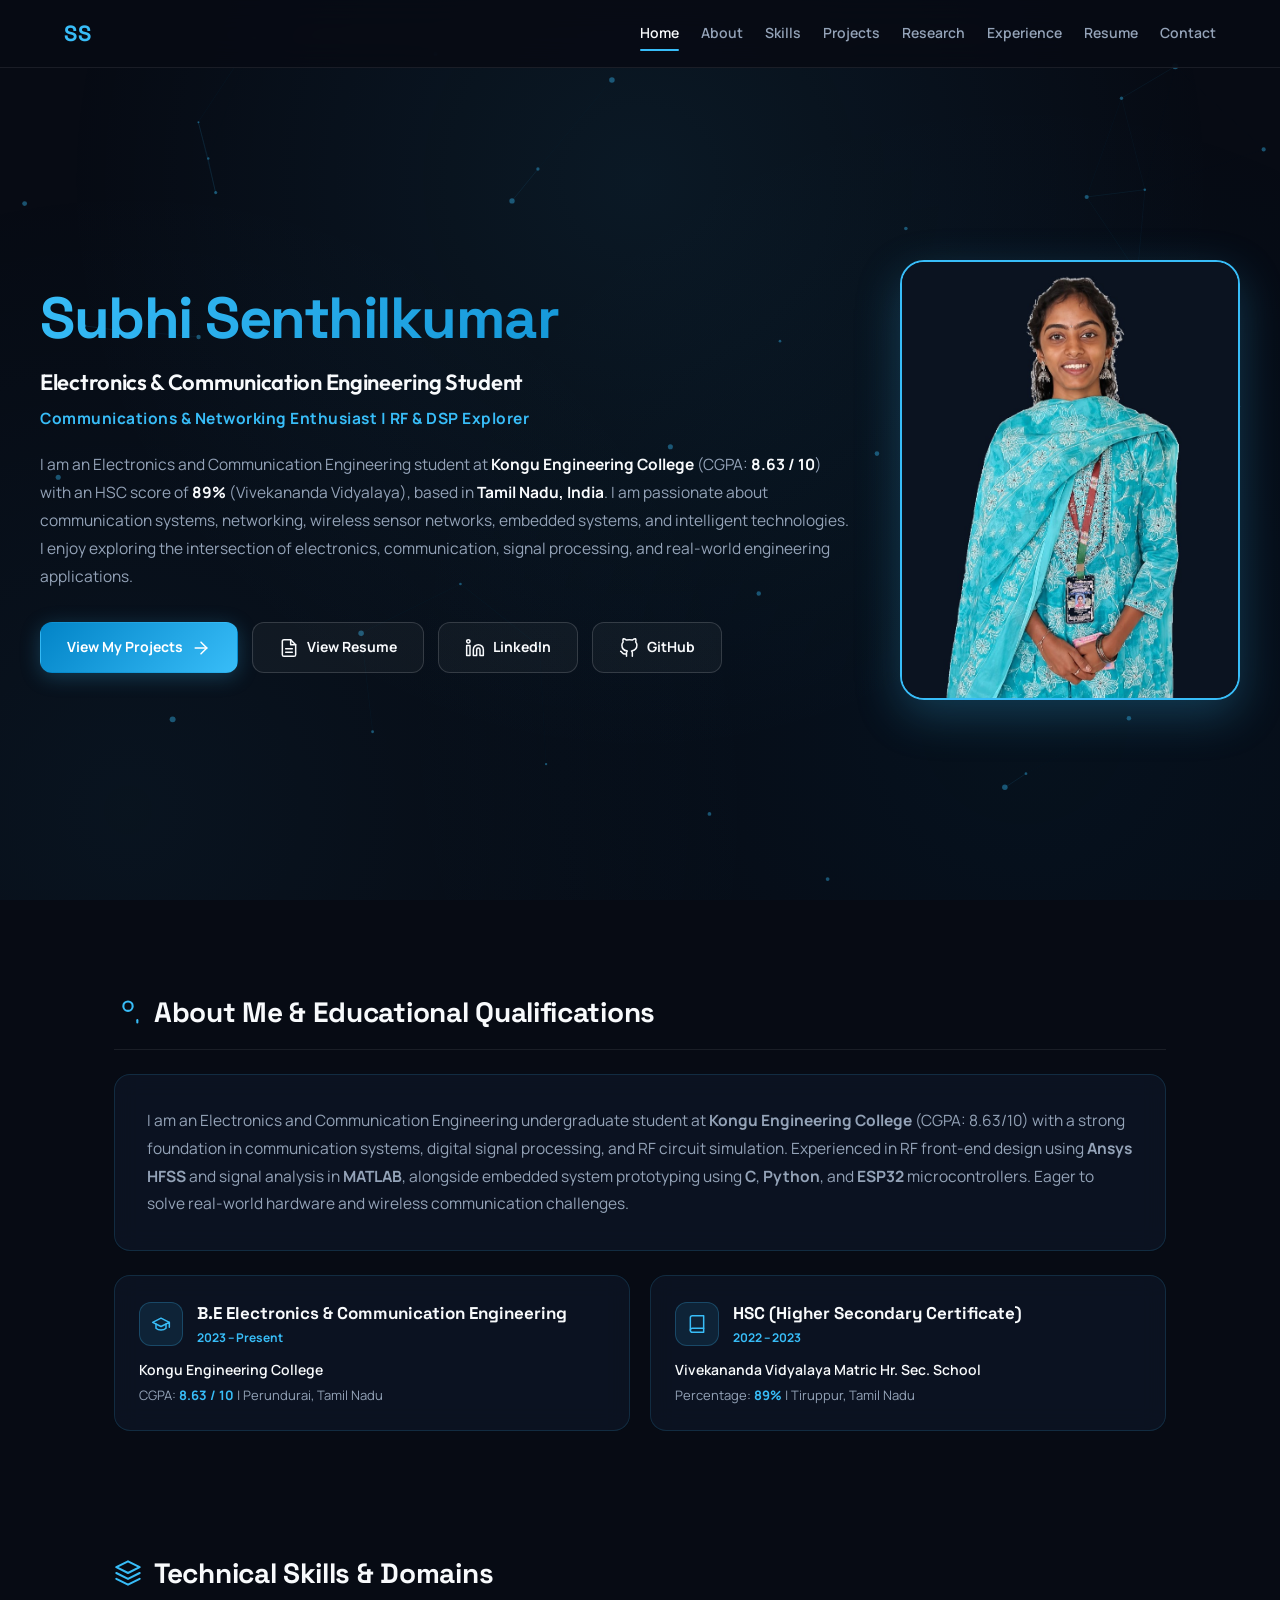
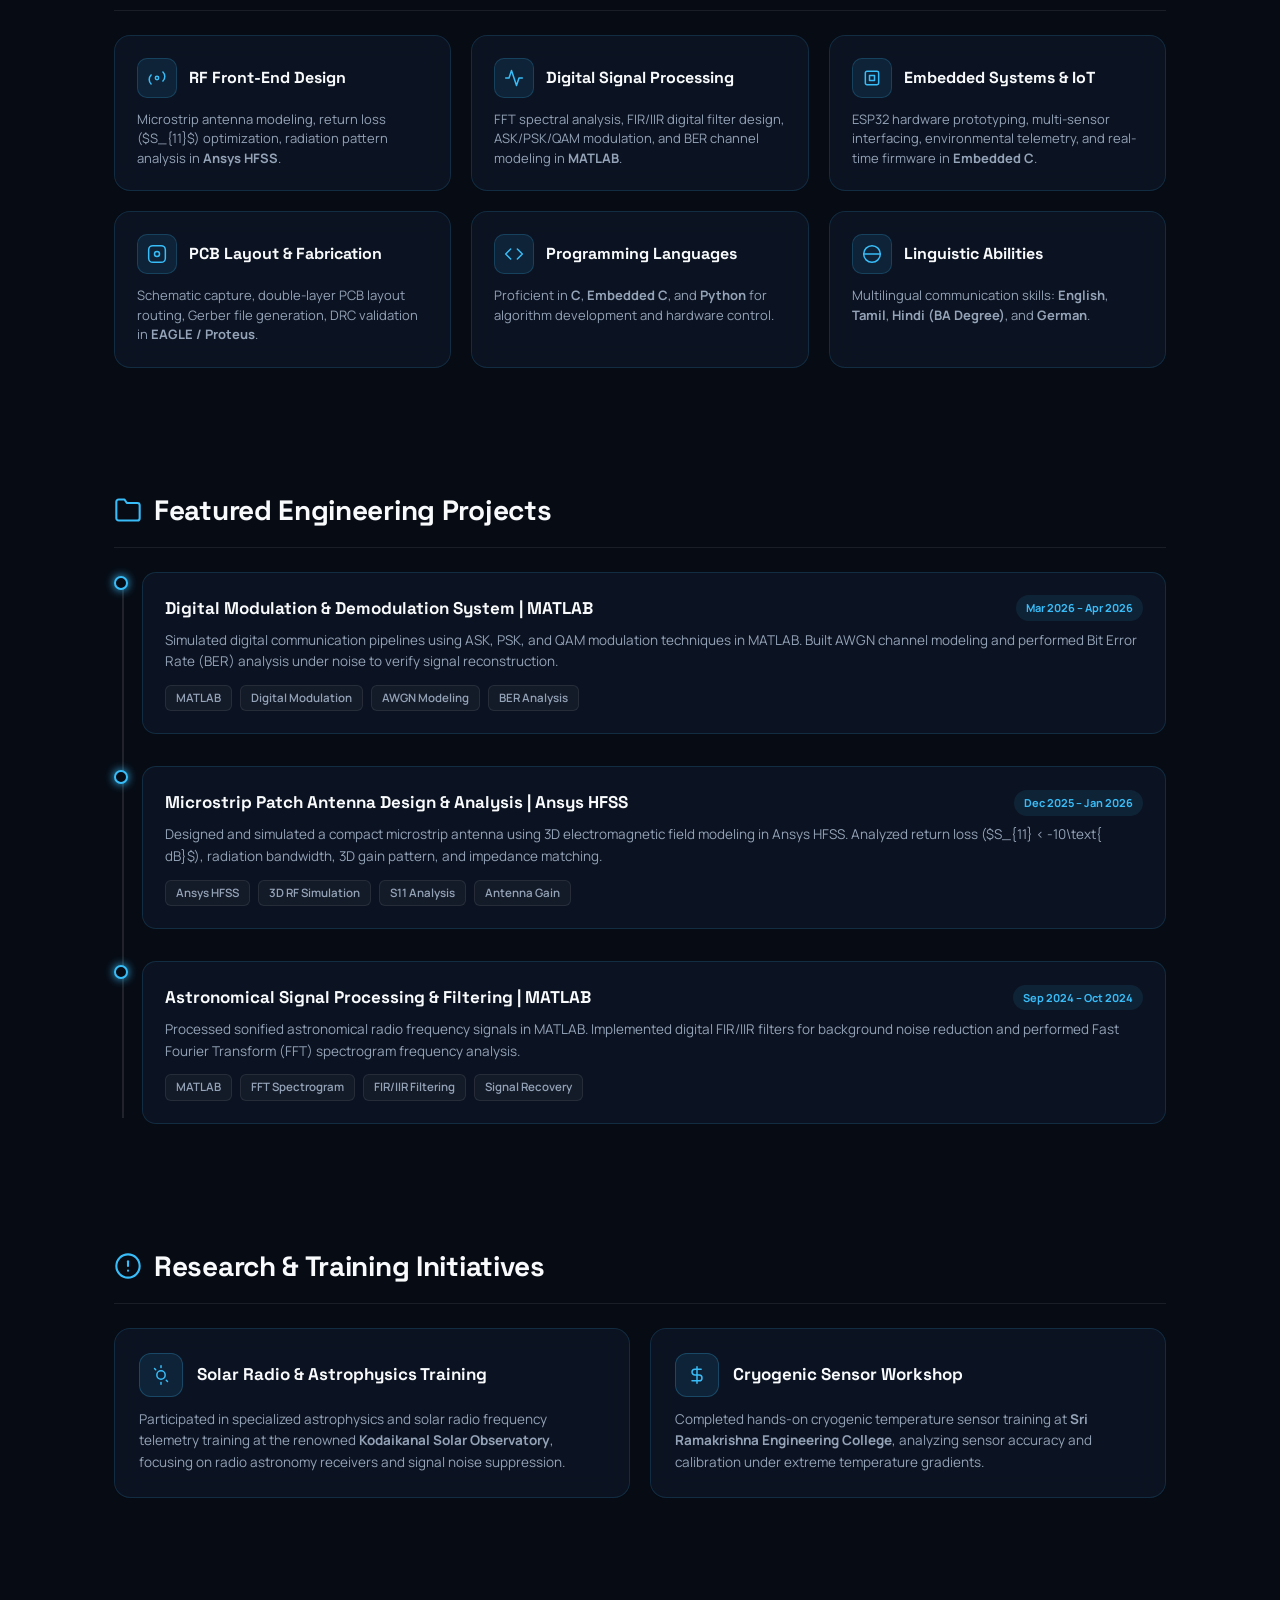
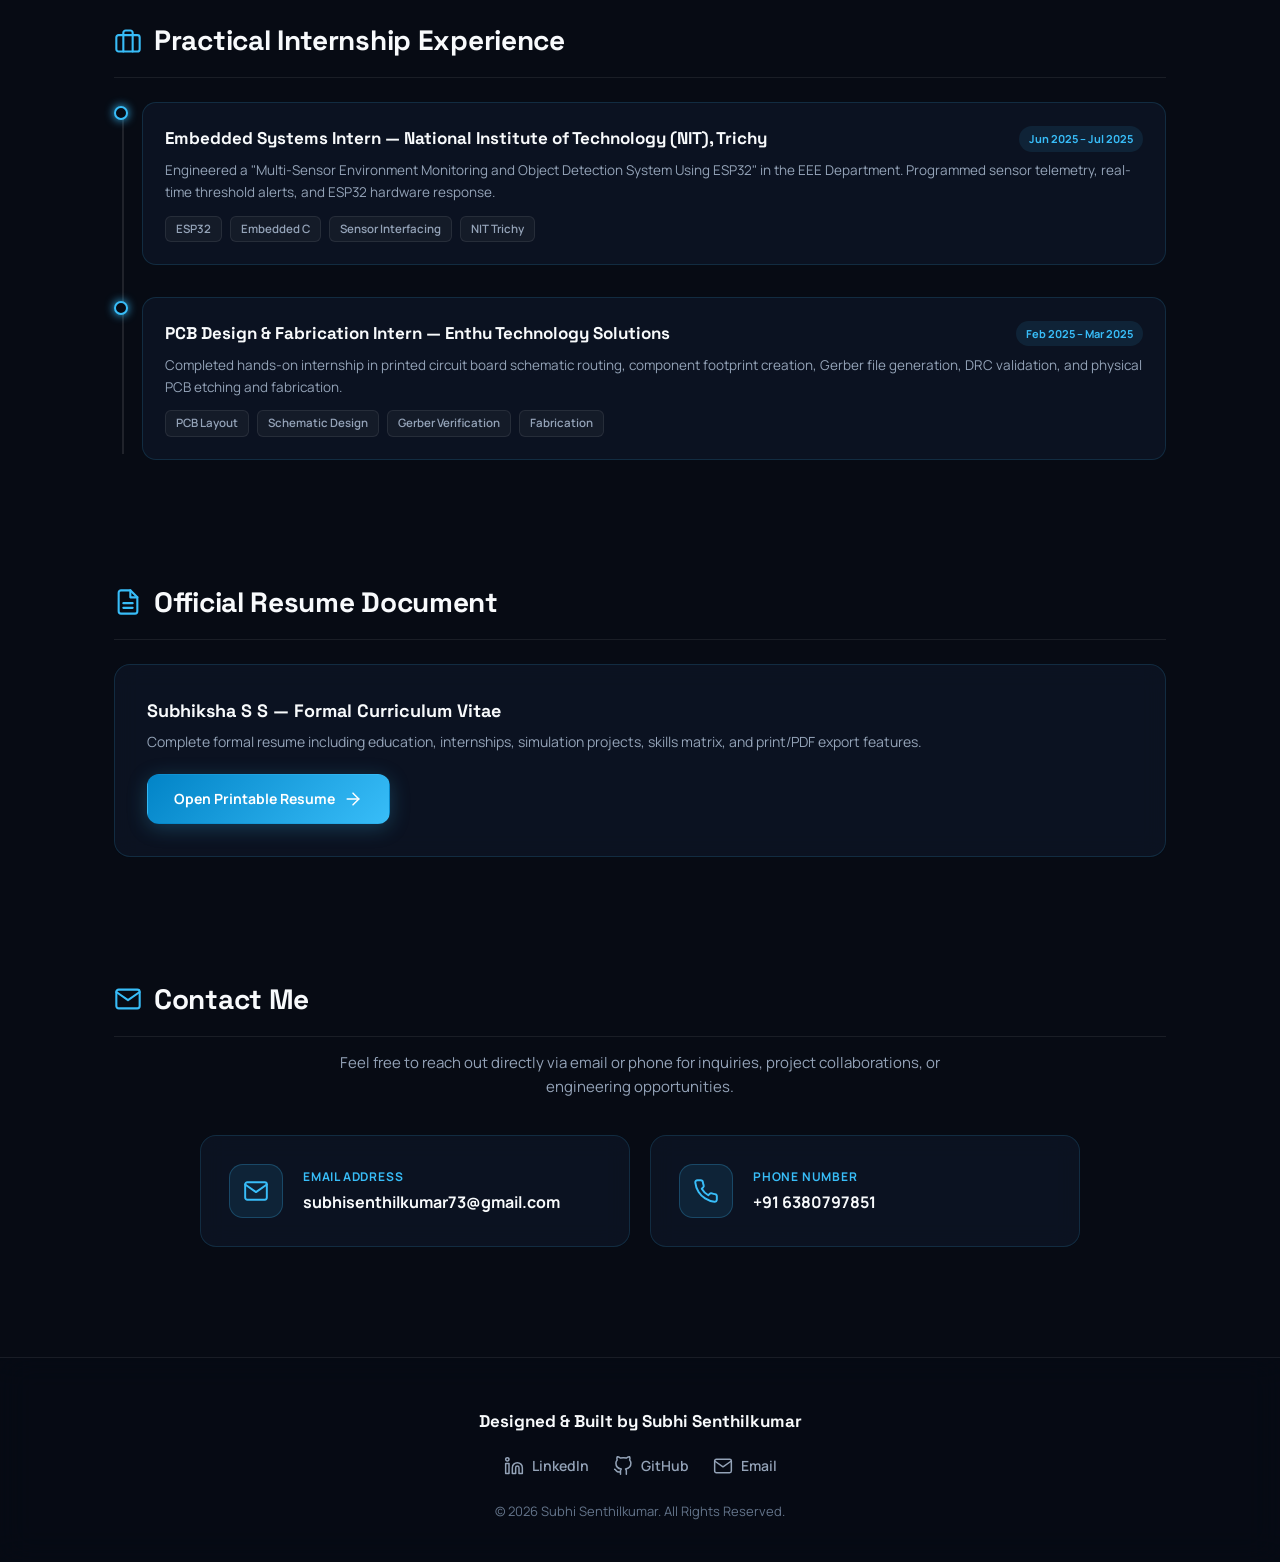
==== commit 86fdd375: "Add profile image profile.jpg" ====
--- a/index.html
+++ b/index.html
@@ -671,4 +671,4 @@
   </script>
 </body>
 
-</html>
+</html>
--- a/style.css
+++ b/style.css
@@ -0,0 +1,776 @@
+/* EXECUTIVE ECE ENGINEER PORTFOLIO DESIGN SYSTEM */
+@import url('https://fonts.googleapis.com/css2?family=Manrope:wght@400;500;600;700;800&family=Outfit:wght@500;600;700;800&family=Space+Grotesk:wght@500;600;700;800&display=swap');
+
+:root {
+  --bg-dark: #070b14;
+  --bg-surface: #0e1626;
+  --bg-card: rgba(14, 22, 38, 0.75);
+  --card-border: rgba(56, 189, 248, 0.15);
+  --card-border-hover: rgba(56, 189, 248, 0.45);
+  --accent-cyan: #38bdf8;
+  --accent-blue: #0284c7;
+  --accent-glow: rgba(56, 189, 248, 0.25);
+  --text-primary: #f8fafc;
+  --text-secondary: #94a3b8;
+  --text-muted: #64748b;
+  --font-heading: 'Space Grotesk', 'Outfit', -apple-system, sans-serif;
+  --font-body: 'Manrope', -apple-system, sans-serif;
+}
+
+* {
+  box-sizing: border-box;
+  margin: 0;
+  padding: 0;
+}
+
+html {
+  scroll-behavior: smooth;
+}
+
+body {
+  font-family: var(--font-body);
+  background: var(--bg-dark);
+  color: var(--text-primary);
+  line-height: 1.6;
+  min-height: 100vh;
+  overflow-x: hidden;
+}
+
+/* Network Node Interactive Canvas Background */
+#network-canvas {
+  position: fixed;
+  top: 0;
+  left: 0;
+  width: 100vw;
+  height: 100vh;
+  z-index: 0;
+  pointer-events: none;
+}
+
+/* Ambient Clean Dark Background Mesh */
+.ambient-bg {
+  position: fixed;
+  top: 0;
+  left: 0;
+  width: 100vw;
+  height: 100vh;
+  z-index: 0;
+  pointer-events: none;
+  background: 
+    radial-gradient(circle at 50% 20%, rgba(56, 189, 248, 0.08) 0%, transparent 60%),
+    radial-gradient(circle at 80% 80%, rgba(2, 132, 199, 0.06) 0%, transparent 50%),
+    radial-gradient(circle at 10% 90%, rgba(56, 189, 248, 0.05) 0%, transparent 45%);
+}
+
+/* Top Navigation Bar */
+.top-nav {
+  position: fixed;
+  top: 0;
+  left: 0;
+  width: 100%;
+  z-index: 100;
+  background: rgba(7, 11, 20, 0.88);
+  backdrop-filter: blur(16px);
+  -webkit-backdrop-filter: blur(16px);
+  border-bottom: 1px solid rgba(255, 255, 255, 0.08);
+  padding: 16px 0;
+}
+
+.nav-container {
+  max-width: 1200px;
+  margin: 0 auto;
+  padding: 0 24px;
+  display: flex;
+  justify-content: space-between;
+  align-items: center;
+}
+
+.nav-logo {
+  font-family: var(--font-heading);
+  font-size: 22px;
+  font-weight: 800;
+  color: var(--accent-cyan);
+  text-decoration: none;
+  letter-spacing: 0.5px;
+  display: flex;
+  align-items: center;
+  gap: 8px;
+}
+
+.nav-links {
+  display: flex;
+  align-items: center;
+  gap: 22px;
+}
+
+.nav-links a {
+  color: var(--text-secondary);
+  text-decoration: none;
+  font-size: 14px;
+  font-weight: 600;
+  transition: all 0.2s ease;
+  position: relative;
+}
+
+.nav-links a:hover,
+.nav-links a.active {
+  color: var(--text-primary);
+}
+
+.nav-links a.active::after {
+  content: '';
+  position: absolute;
+  bottom: -6px;
+  left: 0;
+  width: 100%;
+  height: 2px;
+  background: var(--accent-cyan);
+  border-radius: 2px;
+}
+
+/* Mobile Hamburger Menu Toggle */
+.nav-hamburger {
+  display: none;
+  background: transparent;
+  border: 1px solid rgba(255, 255, 255, 0.12);
+  border-radius: 8px;
+  color: var(--text-primary);
+  cursor: pointer;
+  padding: 8px;
+  transition: all 0.2s ease;
+}
+
+.nav-hamburger:hover {
+  border-color: var(--accent-cyan);
+  color: var(--accent-cyan);
+}
+
+/* SVG Icon Base Styling */
+.icon {
+  width: 20px;
+  height: 20px;
+  stroke-width: 1.8;
+  stroke: currentColor;
+  fill: none;
+  stroke-linecap: round;
+  stroke-linejoin: round;
+  display: inline-block;
+  vertical-align: middle;
+}
+
+.icon-large {
+  width: 28px;
+  height: 28px;
+}
+
+/* Scroll Reveal Animations */
+.reveal {
+  opacity: 0;
+  transform: translateY(30px);
+  transition: opacity 0.8s cubic-bezier(0.16, 1, 0.3, 1), transform 0.8s cubic-bezier(0.16, 1, 0.3, 1);
+}
+
+.reveal.active {
+  opacity: 1;
+  transform: translateY(0);
+}
+
+/* ==================== HERO FRONT PAGE LAYOUT ==================== */
+.hero-front {
+  position: relative;
+  z-index: 1;
+  min-height: 100vh;
+  display: flex;
+  align-items: center;
+  justify-content: center;
+  padding: 120px 20px 60px;
+}
+
+.hero-grid-container {
+  display: grid;
+  grid-template-columns: 1fr 340px;
+  gap: 48px;
+  align-items: center;
+  max-width: 1200px;
+  width: 100%;
+  margin: 0 auto;
+  text-align: left;
+}
+
+.hero-content {
+  width: 100%;
+}
+
+/* Reference Large Sky-Blue Hero Title */
+.hero-title-giant {
+  font-family: var(--font-heading);
+  font-size: 58px;
+  font-weight: 800;
+  line-height: 1.1;
+  letter-spacing: -1.5px;
+  color: #38bdf8;
+  background: linear-gradient(135deg, #38bdf8 0%, #0284c7 100%);
+  -webkit-background-clip: text;
+  -webkit-text-fill-color: transparent;
+  margin-bottom: 14px;
+}
+
+.hero-sub-primary {
+  font-family: 'Outfit', sans-serif;
+  font-size: 22px;
+  font-weight: 600;
+  color: var(--text-primary);
+  margin-bottom: 6px;
+  letter-spacing: -0.3px;
+}
+
+.hero-sub-secondary {
+  font-size: 15.5px;
+  font-weight: 700;
+  color: var(--accent-cyan);
+  letter-spacing: 0.5px;
+  margin-bottom: 20px;
+}
+
+.hero-description-para {
+  font-size: 15.5px;
+  color: var(--text-secondary);
+  line-height: 1.8;
+  margin-bottom: 32px;
+  font-weight: 400;
+}
+
+.hero-description-para strong {
+  color: var(--text-primary);
+}
+
+/* Hero Action Buttons */
+.hero-actions {
+  display: flex;
+  gap: 14px;
+  justify-content: flex-start;
+  align-items: center;
+  flex-wrap: wrap;
+}
+
+.btn {
+  display: inline-flex;
+  align-items: center;
+  justify-content: center;
+  gap: 8px;
+  padding: 13px 26px;
+  border-radius: 12px;
+  font-family: var(--font-body);
+  font-size: 14px;
+  font-weight: 700;
+  text-decoration: none;
+  cursor: pointer;
+  transition: all 0.3s cubic-bezier(0.4, 0, 0.2, 1);
+  border: 1px solid transparent;
+}
+
+.btn-primary {
+  background: linear-gradient(135deg, #0284c7, #38bdf8);
+  color: #ffffff;
+  box-shadow: 0 4px 20px var(--accent-glow);
+}
+
+.btn-primary:hover {
+  transform: translateY(-3px);
+  box-shadow: 0 8px 30px rgba(56, 189, 248, 0.45);
+}
+
+.btn-secondary {
+  background: rgba(255, 255, 255, 0.04);
+  color: var(--text-primary);
+  border-color: rgba(255, 255, 255, 0.15);
+}
+
+.btn-secondary:hover {
+  background: rgba(255, 255, 255, 0.1);
+  border-color: var(--accent-cyan);
+  color: var(--accent-cyan);
+  transform: translateY(-2px);
+}
+
+/* Standing Rectangular Portrait Card on the Right */
+.hero-portrait-card {
+  position: relative;
+  width: 100%;
+  max-width: 340px;
+  height: 440px;
+  border-radius: 24px;
+  overflow: hidden;
+  border: 2px solid var(--accent-cyan);
+  box-shadow: 0 15px 45px var(--accent-glow);
+  background: var(--bg-card);
+  transition: transform 0.35s ease, box-shadow 0.35s ease;
+}
+
+.hero-portrait-card:hover {
+  transform: translateY(-8px) scale(1.02);
+  box-shadow: 0 20px 55px rgba(56, 189, 248, 0.4);
+}
+
+.hero-portrait-img {
+  width: 100%;
+  height: 100%;
+  object-fit: cover;
+  object-position: top center;
+  display: block;
+}
+
+/* ==================== SECTIONS LAYOUT ==================== */
+.section-wrapper {
+  max-width: 1100px;
+  margin: 0 auto;
+  padding: 90px 24px 30px;
+  position: relative;
+  z-index: 1;
+}
+
+.section-header {
+  display: flex;
+  align-items: center;
+  gap: 12px;
+  margin-bottom: 24px;
+  border-bottom: 1px solid rgba(255, 255, 255, 0.08);
+  padding-bottom: 14px;
+}
+
+.section-header h2 {
+  font-family: var(--font-heading);
+  font-size: 28px;
+  font-weight: 800;
+  color: var(--text-primary);
+  letter-spacing: -0.3px;
+}
+
+.section-icon {
+  color: var(--accent-cyan);
+}
+
+/* Skills Grid & Animated Skill Cards */
+.skills-grid {
+  display: grid;
+  grid-template-columns: repeat(3, 1fr);
+  gap: 20px;
+}
+
+.skill-card {
+  background: var(--bg-card);
+  backdrop-filter: blur(12px);
+  -webkit-backdrop-filter: blur(12px);
+  border: 1px solid var(--card-border);
+  border-radius: 16px;
+  padding: 22px;
+  transition: all 0.3s ease;
+  display: flex;
+  flex-direction: column;
+  gap: 12px;
+}
+
+.skill-card:hover {
+  transform: translateY(-4px);
+  border-color: var(--card-border-hover);
+  box-shadow: 0 12px 30px rgba(56, 189, 248, 0.15);
+}
+
+.skill-card-top {
+  display: flex;
+  align-items: center;
+  gap: 12px;
+}
+
+.skill-card-icon {
+  width: 40px;
+  height: 40px;
+  border-radius: 10px;
+  background: rgba(56, 189, 248, 0.1);
+  border: 1px solid rgba(56, 189, 248, 0.2);
+  color: var(--accent-cyan);
+  display: flex;
+  align-items: center;
+  justify-content: center;
+}
+
+.skill-card h3 {
+  font-family: var(--font-heading);
+  font-size: 16px;
+  font-weight: 700;
+  color: var(--text-primary);
+}
+
+.skill-card p {
+  font-size: 13px;
+  color: var(--text-secondary);
+  line-height: 1.5;
+}
+
+/* Cards Grid */
+.cards-grid {
+  display: grid;
+  grid-template-columns: repeat(2, 1fr);
+  gap: 20px;
+}
+
+.card {
+  background: var(--bg-card);
+  backdrop-filter: blur(12px);
+  -webkit-backdrop-filter: blur(12px);
+  border: 1px solid var(--card-border);
+  border-radius: 16px;
+  padding: 24px;
+  transition: all 0.3s ease;
+  position: relative;
+  overflow: hidden;
+}
+
+.card:hover {
+  transform: translateY(-4px);
+  border-color: var(--card-border-hover);
+  box-shadow: 0 12px 30px rgba(0, 0, 0, 0.4);
+}
+
+.card-header {
+  display: flex;
+  align-items: center;
+  gap: 14px;
+  margin-bottom: 12px;
+}
+
+.card-icon-box {
+  width: 44px;
+  height: 44px;
+  border-radius: 12px;
+  background: rgba(56, 189, 248, 0.1);
+  border: 1px solid rgba(56, 189, 248, 0.25);
+  color: var(--accent-cyan);
+  display: flex;
+  align-items: center;
+  justify-content: center;
+}
+
+.card h3 {
+  font-family: var(--font-heading);
+  font-size: 17px;
+  font-weight: 700;
+  color: var(--text-primary);
+}
+
+.card p {
+  font-size: 13.5px;
+  color: var(--text-secondary);
+  line-height: 1.6;
+}
+
+/* Timeline */
+.timeline {
+  position: relative;
+  padding-left: 28px;
+}
+
+.timeline::before {
+  content: '';
+  position: absolute;
+  left: 8px;
+  top: 6px;
+  bottom: 6px;
+  width: 2px;
+  background: rgba(255, 255, 255, 0.1);
+}
+
+.timeline-item {
+  position: relative;
+  margin-bottom: 32px;
+}
+
+.timeline-item:last-child {
+  margin-bottom: 0;
+}
+
+.timeline-dot {
+  position: absolute;
+  left: -28px;
+  top: 4px;
+  width: 14px;
+  height: 14px;
+  border-radius: 50%;
+  background: var(--bg-dark);
+  border: 2px solid var(--accent-cyan);
+  box-shadow: 0 0 10px var(--accent-cyan);
+}
+
+.timeline-content {
+  background: var(--bg-card);
+  border: 1px solid var(--card-border);
+  border-radius: 14px;
+  padding: 22px;
+  transition: all 0.3s ease;
+}
+
+.timeline-content:hover {
+  border-color: var(--card-border-hover);
+  transform: translateY(-2px);
+}
+
+.timeline-meta {
+  display: flex;
+  justify-content: space-between;
+  align-items: center;
+  margin-bottom: 8px;
+  flex-wrap: wrap;
+  gap: 8px;
+}
+
+.timeline-title {
+  font-family: var(--font-heading);
+  font-size: 17px;
+  font-weight: 700;
+  color: var(--text-primary);
+}
+
+.date-pill {
+  background: rgba(56, 189, 248, 0.1);
+  color: var(--accent-cyan);
+  font-size: 11px;
+  font-weight: 700;
+  padding: 4px 10px;
+  border-radius: 20px;
+}
+
+.timeline-desc {
+  font-size: 13.5px;
+  color: var(--text-secondary);
+  line-height: 1.6;
+  margin-bottom: 12px;
+}
+
+.tech-tags {
+  display: flex;
+  flex-wrap: wrap;
+  gap: 8px;
+}
+
+.tech-tag {
+  background: rgba(255, 255, 255, 0.04);
+  border: 1px solid rgba(255, 255, 255, 0.08);
+  color: var(--text-secondary);
+  font-size: 11.5px;
+  font-weight: 600;
+  padding: 3px 10px;
+  border-radius: 6px;
+}
+
+/* Certifications Grid */
+.cert-grid {
+  display: grid;
+  grid-template-columns: repeat(2, 1fr);
+  gap: 14px;
+}
+
+.cert-card {
+  background: var(--bg-card);
+  border: 1px solid var(--card-border);
+  border-radius: 12px;
+  padding: 16px 20px;
+  display: flex;
+  align-items: center;
+  gap: 12px;
+  font-size: 13.5px;
+  font-weight: 600;
+  color: var(--text-primary);
+  transition: all 0.3s ease;
+}
+
+.cert-card:hover {
+  border-color: var(--accent-cyan);
+  background: rgba(56, 189, 248, 0.04);
+  transform: translateY(-2px);
+}
+
+.cert-icon {
+  color: var(--accent-cyan);
+  flex-shrink: 0;
+}
+
+/* ==================== FOOTER ==================== */
+.site-footer {
+  border-top: 1px solid rgba(255, 255, 255, 0.08);
+  padding: 50px 20px 40px;
+  text-align: center;
+  background: rgba(7, 11, 20, 0.85);
+  backdrop-filter: blur(16px);
+  position: relative;
+  z-index: 1;
+  margin-top: 80px;
+}
+
+.footer-built-by {
+  font-family: var(--font-heading);
+  font-size: 17px;
+  font-weight: 700;
+  color: var(--text-primary);
+  margin-bottom: 20px;
+}
+
+.footer-links {
+  display: flex;
+  justify-content: center;
+  align-items: center;
+  gap: 24px;
+  margin-bottom: 24px;
+  flex-wrap: wrap;
+}
+
+.footer-link {
+  color: var(--text-secondary);
+  text-decoration: none;
+  font-size: 14px;
+  font-weight: 600;
+  display: inline-flex;
+  align-items: center;
+  gap: 8px;
+  transition: all 0.2s ease;
+}
+
+.footer-link:hover {
+  color: var(--accent-cyan);
+  transform: translateY(-2px);
+}
+
+/* Contact Form Component */
+.contact-form-card {
+  background: var(--bg-card);
+  backdrop-filter: blur(16px);
+  -webkit-backdrop-filter: blur(16px);
+  border: 1px solid var(--card-border);
+  border-radius: 20px;
+  padding: 36px;
+  max-width: 760px;
+  margin: 0 auto;
+  box-shadow: 0 20px 50px rgba(0, 0, 0, 0.4);
+}
+
+.form-group {
+  margin-bottom: 22px;
+  text-align: left;
+}
+
+.form-label {
+  display: block;
+  font-size: 13.5px;
+  font-weight: 700;
+  color: var(--text-primary);
+  margin-bottom: 8px;
+}
+
+.input-wrapper {
+  position: relative;
+  display: flex;
+  align-items: center;
+}
+
+.input-icon {
+  position: absolute;
+  left: 14px;
+  color: var(--accent-cyan);
+  pointer-events: none;
+}
+
+.form-input,
+.form-textarea {
+  width: 100%;
+  background: rgba(7, 11, 20, 0.7);
+  border: 1px solid rgba(255, 255, 255, 0.12);
+  border-radius: 12px;
+  padding: 12px 14px 12px 44px;
+  color: var(--text-primary);
+  font-family: var(--font-body);
+  font-size: 14px;
+  transition: all 0.25s ease;
+  outline: none;
+}
+
+.form-textarea {
+  padding-left: 44px;
+  resize: vertical;
+  min-height: 120px;
+}
+
+.form-input:focus,
+.form-textarea:focus {
+  border-color: var(--accent-cyan);
+  box-shadow: 0 0 15px var(--accent-glow);
+  background: rgba(14, 22, 38, 0.9);
+}
+
+.form-input::placeholder,
+.form-textarea::placeholder {
+  color: var(--text-muted);
+}
+
+.form-success-banner {
+  display: none;
+  background: rgba(16, 185, 129, 0.12);
+  border: 1px solid rgba(16, 185, 129, 0.3);
+  color: #10b981;
+  border-radius: 12px;
+  padding: 14px;
+  font-size: 14px;
+  font-weight: 600;
+  margin-top: 16px;
+  text-align: center;
+}
+
+.footer-copyright {
+  font-size: 13px;
+  color: var(--text-muted);
+}
+
+/* Responsive Queries */
+@media (max-width: 900px) {
+  .hero-grid-container {
+    grid-template-columns: 1fr;
+    text-align: center;
+    gap: 32px;
+  }
+  .hero-portrait-card {
+    margin: 0 auto;
+    max-width: 280px;
+    height: 360px;
+  }
+  .hero-title-giant {
+    font-size: 40px;
+  }
+  .hero-actions {
+    justify-content: center;
+  }
+  .nav-hamburger {
+    display: flex;
+  }
+  .nav-links {
+    position: fixed;
+    top: 65px;
+    left: 0;
+    width: 100%;
+    background: rgba(7, 11, 20, 0.96);
+    backdrop-filter: blur(20px);
+    -webkit-backdrop-filter: blur(20px);
+    flex-direction: column;
+    padding: 24px;
+    gap: 18px;
+    border-bottom: 1px solid rgba(255, 255, 255, 0.1);
+    transform: translateY(-160%);
+    transition: transform 0.35s ease;
+    z-index: 99;
+  }
+  .nav-links.open {
+    transform: translateY(0);
+  }
+  .skills-grid,
+  .cards-grid,
+  .cert-grid {
+    grid-template-columns: 1fr;
+  }
+}
